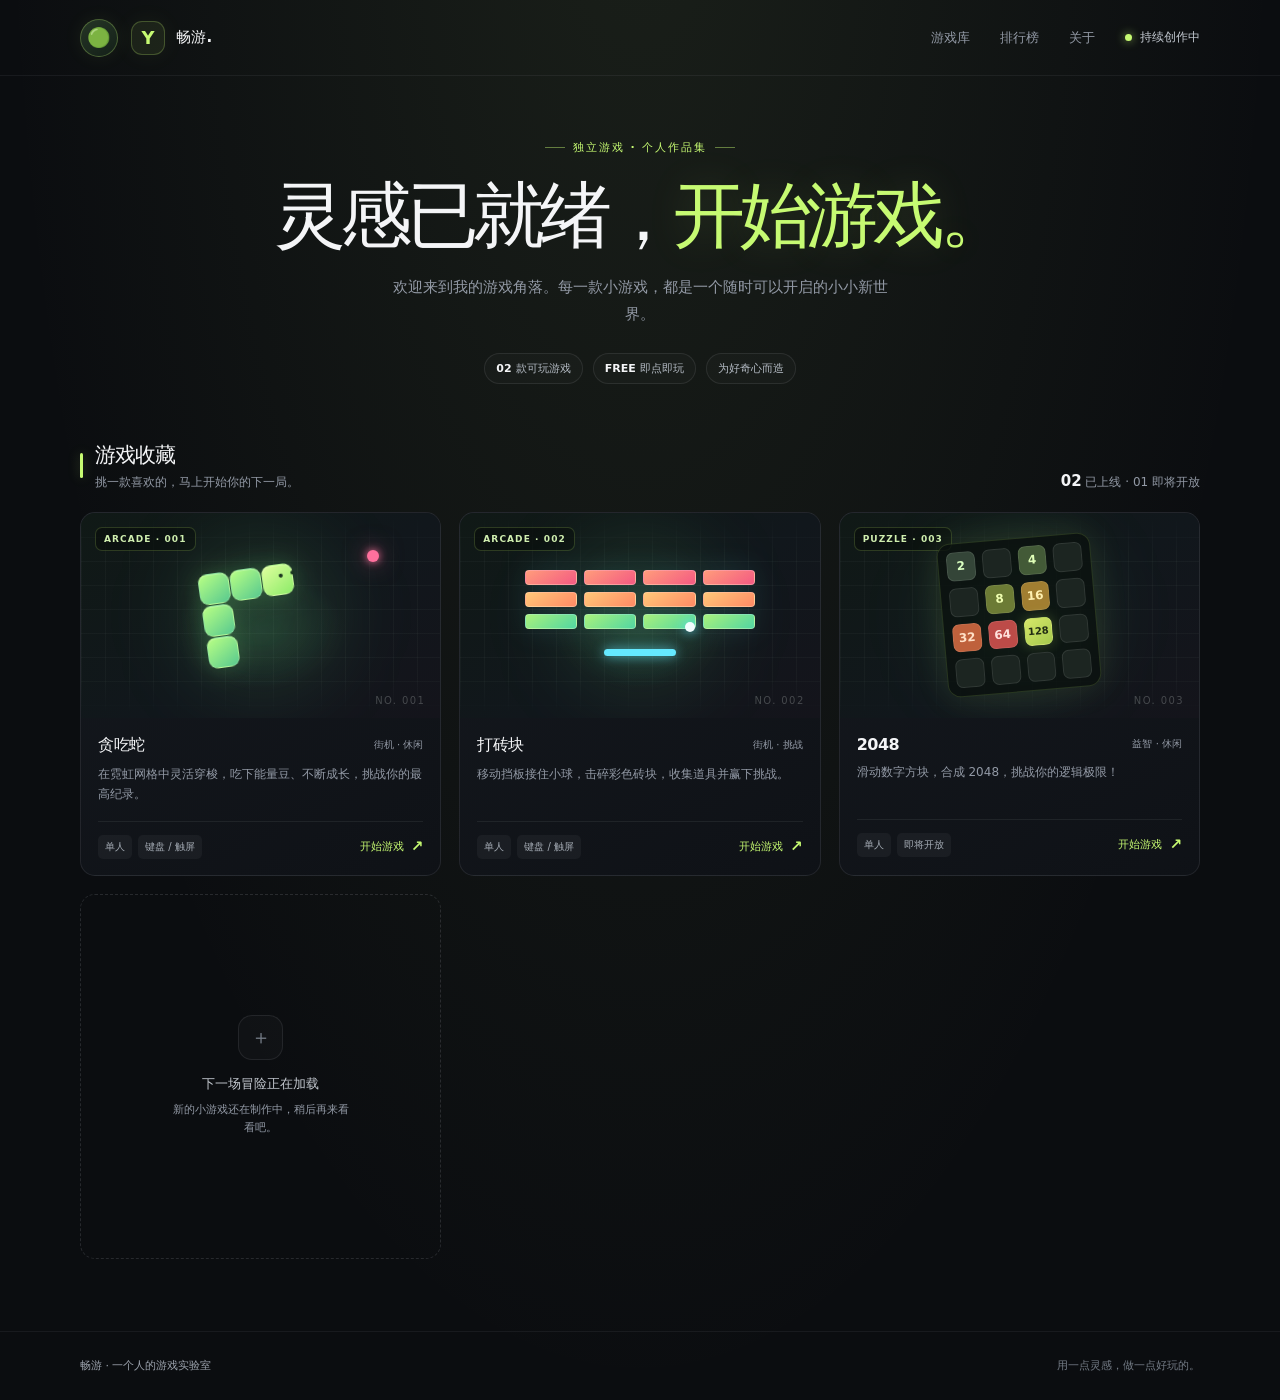
==== index.html @ f4350bd9 "Add files via upload" ====
<!doctype html>
<html lang="zh-CN">
<head>
  <meta charset="utf-8">
  <meta name="viewport" content="width=device-width, initial-scale=1">
  <meta name="theme-color" content="#0b0d10">
  <meta name="description" content="探索独立游戏作品集，开启下一场冒险。">
  <title>畅游 | 独立游戏作品集</title>
  <link rel="stylesheet" href="account.css">
  <style>
    :root {
      color-scheme: dark;
      font-family: Inter, ui-sans-serif, system-ui, -apple-system, BlinkMacSystemFont, "Segoe UI", sans-serif;
      font-synthesis: none;
      text-rendering: optimizeLegibility;
      --page: #0b0d10;
      --surface: #111419;
      --surface-raised: #171b21;
      --line: rgba(226, 233, 242, .09);
      --text: #f4f5f7;
      --muted: #9299a5;
      --accent: #c6fa72;
      --accent-ink: #151a0d;
      --max-width: 1120px;
    }

    * { box-sizing: border-box; }

    html { scroll-behavior: smooth; }

    body {
      min-width: 320px;
      margin: 0;
      background:
        radial-gradient(ellipse at 50% -14%, rgba(161, 196, 108, .10), transparent 40rem),
        var(--page);
      color: var(--text);
      font-size: 15px;
      -webkit-font-smoothing: antialiased;
    }

    a { color: inherit; }

    .shell {
      width: min(var(--max-width), calc(100% - 56px));
      margin-inline: auto;
    }

    .site-header {
      height: 76px;
      border-bottom: 1px solid rgba(226, 233, 242, .06);
    }

    .nav {
      display: flex;
      height: 100%;
      align-items: center;
      justify-content: space-between;
    }

    .nav-identity {
      display: flex;
      align-items: center;
      gap: 13px;
    }

    .brand {
      display: inline-flex;
      align-items: center;
      gap: 11px;
      text-decoration: none;
    }

    .brand-mark {
      display: grid;
      width: 34px;
      height: 34px;
      place-items: center;
      border: 1px solid rgba(198, 250, 114, .23);
      border-radius: 11px;
      background: rgba(198, 250, 114, .08);
      color: var(--accent);
      font-size: 18px;
      font-weight: 800;
      box-shadow: 0 0 24px rgba(198, 250, 114, .06);
    }

    .brand-name {
      font-size: 15px;
      font-weight: 720;
      letter-spacing: .02em;
    }

    .nav-links {
      display: flex;
      align-items: center;
      gap: 30px;
      color: var(--muted);
      font-size: 13px;
    }

    .nav-links a {
      text-decoration: none;
      transition: color .18s ease;
    }

    .nav-links a:hover,
    .nav-links a:focus-visible { color: var(--text); }

    .nav-status {
      display: inline-flex;
      align-items: center;
      gap: 8px;
      color: #c3c9d1;
      font-size: 12px;
    }

    .status-dot {
      width: 7px;
      height: 7px;
      border-radius: 50%;
      background: var(--accent);
      box-shadow: 0 0 10px rgba(198, 250, 114, .72);
    }

    main { padding-bottom: 72px; }

    .hero {
      display: grid;
      min-height: 340px;
      align-content: center;
      justify-items: center;
      padding: 64px 0 57px;
      text-align: center;
    }

    .hero-kicker {
      display: inline-flex;
      align-items: center;
      gap: 8px;
      margin: 0 0 22px;
      color: var(--accent);
      font-size: 11px;
      font-weight: 700;
      letter-spacing: .18em;
      text-transform: uppercase;
    }

    .hero-kicker::before,
    .hero-kicker::after {
      width: 20px;
      height: 1px;
      background: rgba(198, 250, 114, .44);
      content: "";
    }

    h1 {
      max-width: 760px;
      margin: 0;
      font-size: clamp(42px, 7vw, 72px);
      font-weight: 760;
      letter-spacing: -.075em;
      line-height: 1.08;
    }

    h1 span {
      color: var(--accent);
      text-shadow: 0 0 40px rgba(198, 250, 114, .15);
    }

    .hero-copy {
      max-width: 500px;
      margin: 19px 0 0;
      color: var(--muted);
      font-size: 15px;
      line-height: 1.8;
    }

    .hero-meta {
      display: flex;
      flex-wrap: wrap;
      justify-content: center;
      gap: 10px;
      margin-top: 25px;
    }

    .meta-pill {
      padding: 7px 11px;
      border: 1px solid var(--line);
      border-radius: 999px;
      background: rgba(255, 255, 255, .018);
      color: #b4bbc4;
      font-size: 11px;
    }

    .meta-pill strong {
      margin-right: 4px;
      color: var(--text);
      font-weight: 700;
    }

    .section-heading {
      display: flex;
      align-items: end;
      justify-content: space-between;
      gap: 20px;
      margin-bottom: 21px;
    }

    .section-title-wrap {
      display: flex;
      align-items: center;
      gap: 12px;
    }

    .section-marker {
      width: 3px;
      height: 25px;
      border-radius: 4px;
      background: var(--accent);
      box-shadow: 0 0 12px rgba(198, 250, 114, .26);
    }

    h2 {
      margin: 0;
      font-size: 21px;
      font-weight: 700;
      letter-spacing: -.04em;
    }

    .section-subtitle {
      margin: 5px 0 0;
      color: var(--muted);
      font-size: 12px;
    }

    .game-count {
      color: var(--muted);
      font-size: 12px;
      font-variant-numeric: tabular-nums;
    }

    .game-count strong {
      color: var(--text);
      font-size: 15px;
    }

    .game-grid {
      display: grid;
      grid-template-columns: repeat(3, minmax(0, 1fr));
      gap: 18px;
    }

    .game-card {
      overflow: hidden;
      min-width: 0;
      border: 1px solid var(--line);
      border-radius: 15px;
      background: linear-gradient(155deg, rgba(21, 25, 31, .98), rgba(15, 18, 23, .98));
      transition: transform .2s ease, border-color .2s ease, box-shadow .2s ease;
    }

    .game-card:hover {
      transform: translateY(-4px);
      border-color: rgba(198, 250, 114, .30);
      box-shadow: 0 16px 40px rgba(0, 0, 0, .25), 0 0 28px rgba(198, 250, 114, .035);
    }

    .game-art {
      position: relative;
      display: grid;
      min-height: 205px;
      overflow: hidden;
      place-items: center;
      isolation: isolate;
      background:
        radial-gradient(ellipse at 50% 58%, rgba(107, 228, 133, .12), transparent 34%),
        linear-gradient(145deg, #101916, #11171c 55%, #14141b);
    }

    .game-art::before {
      position: absolute;
      z-index: -1;
      inset: 0;
      background-image:
        linear-gradient(rgba(176, 201, 190, .045) 1px, transparent 1px),
        linear-gradient(90deg, rgba(176, 201, 190, .045) 1px, transparent 1px);
      background-size: 24px 24px;
      content: "";
      mask-image: linear-gradient(to bottom, transparent, #000 20%, #000 80%, transparent);
    }

    .art-glow {
      position: absolute;
      width: 156px;
      height: 156px;
      border-radius: 50%;
      background: rgba(117, 244, 142, .11);
      filter: blur(40px);
    }

    .snake-art {
      position: relative;
      width: 146px;
      height: 106px;
      transform: rotate(-8deg);
      filter: drop-shadow(0 0 12px rgba(133, 255, 132, .23));
    }

    .snake-segment {
      position: absolute;
      width: 31px;
      height: 31px;
      border: 1px solid rgba(219, 255, 199, .28);
      border-radius: 9px;
      background: linear-gradient(145deg, #b8ff84, #58c98f);
      box-shadow: inset 0 1px 0 rgba(255, 255, 255, .18);
    }

    .snake-segment:nth-child(1) { left: 79px; top: 5px; background: linear-gradient(145deg, #deff9d, #8deb69); }
    .snake-segment:nth-child(2) { left: 47px; top: 5px; }
    .snake-segment:nth-child(3) { left: 15px; top: 5px; }
    .snake-segment:nth-child(4) { left: 15px; top: 37px; }
    .snake-segment:nth-child(5) { left: 15px; top: 69px; }

    .snake-eyes {
      position: absolute;
      z-index: 1;
      top: 14px;
      left: 96px;
      display: flex;
      gap: 8px;
      transform: rotate(-8deg);
    }

    .snake-eyes i {
      width: 4px;
      height: 4px;
      border-radius: 50%;
      background: #1a3520;
    }

    .food-orb {
      position: absolute;
      top: 37px;
      right: 17%;
      width: 12px;
      height: 12px;
      border-radius: 50%;
      background: #ff709d;
      box-shadow: 0 0 8px #ff709d, 0 0 24px rgba(255, 112, 157, .65);
    }

    .brick-art {
      position: relative;
      width: min(230px, 72%);
      padding-bottom: 24px;
      filter: drop-shadow(0 0 14px rgba(101, 233, 255, .12));
    }

    .brick-row {
      display: grid;
      grid-template-columns: repeat(4, 1fr);
      gap: 7px;
      margin-bottom: 7px;
    }

    .brick-row span {
      height: 15px;
      border: 1px solid rgba(255, 255, 255, .24);
      border-radius: 4px;
      background: linear-gradient(145deg, #ff9c7b, #f45a83);
    }

    .brick-row:nth-child(2) span { background: linear-gradient(145deg, #ffc878, #ff8a65); }
    .brick-row:nth-child(3) span { background: linear-gradient(145deg, #a9f17c, #52d6a2); }

    .brick-ball {
      position: absolute;
      right: 26%;
      bottom: 28px;
      width: 10px;
      height: 10px;
      border-radius: 50%;
      background: #f1fdff;
      box-shadow: 0 0 12px #65e9ff;
    }

    .brick-paddle {
      position: absolute;
      bottom: 4px;
      left: 50%;
      width: 72px;
      height: 7px;
      border-radius: 999px;
      background: #65e9ff;
      box-shadow: 0 0 12px rgba(101, 233, 255, .7);
      transform: translateX(-50%);
    }

    .tiles-art {
      display: grid;
      width: 154px;
      padding: 8px;
      grid-template-columns: repeat(4, 1fr);
      gap: 7px;
      border: 1px solid rgba(198, 250, 114, .15);
      border-radius: 13px;
      background: rgba(10, 17, 14, .8);
      box-shadow: 0 0 35px rgba(198, 250, 114, .1);
      transform: rotate(-5deg);
    }

    .number-tile {
      display: grid;
      aspect-ratio: 1;
      place-items: center;
      border: 1px solid rgba(255, 255, 255, .09);
      border-radius: 7px;
      background: #1c2521;
      color: #91a194;
      font-size: 12px;
      font-weight: 750;
      font-variant-numeric: tabular-nums;
    }

    .number-tile[data-value="2"] { background: #344538; color: #d9ffc1; }
    .number-tile[data-value="4"] { background: #435a37; color: #e0ffb8; }
    .number-tile[data-value="8"] { background: #6c7b35; color: #f0ffb1; }
    .number-tile[data-value="16"] { background: #a17e31; color: #fff0b0; }
    .number-tile[data-value="32"] { background: #bf613c; color: #ffe0c7; }
    .number-tile[data-value="64"] { background: #bd4b48; color: #ffe0dc; }
    .number-tile[data-value="128"] {
      background: linear-gradient(145deg, #d6e769, #a6ca4d);
      color: #202b13;
      font-size: 10px;
      box-shadow: 0 0 13px rgba(198, 250, 114, .24);
    }

    .art-label {
      position: absolute;
      top: 14px;
      left: 14px;
      padding: 6px 8px;
      border: 1px solid rgba(198, 250, 114, .18);
      border-radius: 7px;
      background: rgba(9, 13, 12, .57);
      color: #d0eeaf;
      font-size: 9px;
      font-weight: 700;
      letter-spacing: .12em;
    }

    .art-index {
      position: absolute;
      right: 15px;
      bottom: 12px;
      color: rgba(231, 239, 236, .24);
      font-size: 10px;
      font-variant-numeric: tabular-nums;
      letter-spacing: .14em;
    }

    .card-content { padding: 17px 17px 16px; }

    .card-topline {
      display: flex;
      align-items: center;
      justify-content: space-between;
      gap: 10px;
    }

    .card-topline h3 {
      overflow: hidden;
      margin: 0;
      font-size: 16px;
      font-weight: 680;
      letter-spacing: -.03em;
      text-overflow: ellipsis;
      white-space: nowrap;
    }

    .game-type {
      flex: 0 0 auto;
      color: var(--muted);
      font-size: 10px;
    }

    .card-description {
      min-height: 42px;
      margin: 8px 0 15px;
      color: var(--muted);
      font-size: 12px;
      line-height: 1.7;
    }

    .card-footer {
      display: flex;
      align-items: center;
      justify-content: space-between;
      gap: 12px;
      padding-top: 13px;
      border-top: 1px solid rgba(226, 233, 242, .07);
    }

    .tag-list {
      display: flex;
      flex-wrap: wrap;
      gap: 6px;
    }

    .tag {
      padding: 5px 7px;
      border-radius: 5px;
      background: rgba(255, 255, 255, .045);
      color: #a4abb4;
      font-size: 10px;
    }

    .play-link {
      display: inline-flex;
      flex: 0 0 auto;
      align-items: center;
      gap: 7px;
      color: var(--accent);
      font-size: 11px;
      font-weight: 700;
      text-decoration: none;
      transition: gap .18s ease, color .18s ease;
    }

    .play-link:hover { gap: 10px; color: #dcffab; }

    .play-link:focus-visible,
    .brand:focus-visible,
    .nav-links a:focus-visible {
      border-radius: 4px;
      outline: 2px solid var(--accent);
      outline-offset: 4px;
    }

    .arrow { font-size: 15px; line-height: 1; }

    .coming-card {
      display: grid;
      min-height: 365px;
      align-content: center;
      justify-items: center;
      padding: 30px;
      border: 1px dashed rgba(226, 233, 242, .13);
      border-radius: 15px;
      color: var(--muted);
      text-align: center;
    }

    .coming-icon {
      display: grid;
      width: 45px;
      height: 45px;
      margin-bottom: 15px;
      place-items: center;
      border: 1px solid var(--line);
      border-radius: 14px;
      background: rgba(255, 255, 255, .025);
      color: #737b86;
      font-size: 20px;
    }

    .coming-card strong {
      color: #c3c8cf;
      font-size: 13px;
      font-weight: 620;
    }

    .coming-card p {
      max-width: 180px;
      margin: 8px 0 0;
      font-size: 11px;
      line-height: 1.7;
    }

    .site-footer {
      border-top: 1px solid rgba(226, 233, 242, .06);
    }

    .footer-inner {
      display: flex;
      min-height: 68px;
      align-items: center;
      justify-content: space-between;
      gap: 16px;
      color: #747c86;
      font-size: 11px;
    }

    .footer-credit { color: #9ca3ad; }

    @media (max-width: 850px) {
      .game-grid { grid-template-columns: repeat(2, minmax(0, 1fr)); }
      .coming-card { min-height: 365px; }
    }

    @media (max-width: 600px) {
      .shell { width: min(100% - 36px, var(--max-width)); }
      .site-header { height: 65px; }
      .nav-links { gap: 16px; }
      .nav-status { display: none; }
      .hero { min-height: 325px; padding: 57px 0 48px; }
      .hero-copy { max-width: 390px; font-size: 13px; }
      .game-grid { grid-template-columns: 1fr; gap: 13px; }
      .game-art { min-height: 220px; }
      .coming-card { min-height: 210px; }
      .section-heading { margin-bottom: 17px; }
      main { padding-bottom: 54px; }
    }

    @media (max-width: 380px) {
      .shell { width: calc(100% - 28px); }
      .brand-name { font-size: 14px; }
      .nav-identity { gap: 9px; }
      .account-trigger { width: 34px; height: 34px; }
      .nav-links { gap: 12px; font-size: 12px; }
      .hero-meta { gap: 7px; }
      .meta-pill { padding-inline: 9px; font-size: 10px; }
      .footer-inner { align-items: flex-start; flex-direction: column; justify-content: center; gap: 5px; padding-block: 14px; }
    }

    @media (prefers-reduced-motion: reduce) {
      *, *::before, *::after {
        scroll-behavior: auto !important;
        transition-duration: .01ms !important;
      }
    }
  </style>
</head>
<body>
  <header class="site-header">
    <nav class="nav shell" aria-label="主导航">
      <div class="nav-identity">
        <button class="account-trigger" type="button" aria-label="登录或注册">🟢</button>
        <a class="brand" href="#" aria-label="畅游，返回首页">
          <span class="brand-mark" aria-hidden="true">Y</span>
          <span class="brand-name">畅游<span aria-hidden="true">.</span></span>
        </a>
      </div>
      <div class="nav-links">
        <a href="#games">游戏库</a>
        <a href="leaderboard.html">排行榜</a>
        <a href="#about">关于</a>
        <span class="nav-status"><span class="status-dot" aria-hidden="true"></span>持续创作中</span>
      </div>
    </nav>
  </header>

  <main>
    <section class="hero shell" aria-labelledby="hero-title">
      <p class="hero-kicker">独立游戏 · 个人作品集</p>
      <h1 id="hero-title">灵感已就绪，<span>开始游戏。</span></h1>
      <p class="hero-copy">欢迎来到我的游戏角落。每一款小游戏，都是一个随时可以开启的小小新世界。</p>
      <div class="hero-meta" aria-label="作品集统计">
        <span class="meta-pill"><strong>02</strong>款可玩游戏</span>
        <span class="meta-pill"><strong>FREE</strong>即点即玩</span>
        <span class="meta-pill">为好奇心而造</span>
      </div>
    </section>

    <section class="shell" id="games" aria-labelledby="games-title">
      <div class="section-heading">
        <div class="section-title-wrap">
          <span class="section-marker" aria-hidden="true"></span>
          <div>
            <h2 id="games-title">游戏收藏</h2>
            <p class="section-subtitle">挑一款喜欢的，马上开始你的下一局。</p>
          </div>
        </div>
        <span class="game-count"><strong>02</strong> 已上线 · 01 即将开放</span>
      </div>

      <div class="game-grid">
        <article class="game-card">
          <div class="game-art" aria-label="贪吃蛇游戏封面">
            <span class="art-label">ARCADE · 001</span>
            <span class="art-glow" aria-hidden="true"></span>
            <div class="snake-art" aria-hidden="true">
              <span class="snake-segment"></span>
              <span class="snake-segment"></span>
              <span class="snake-segment"></span>
              <span class="snake-segment"></span>
              <span class="snake-segment"></span>
              <span class="snake-eyes"><i></i><i></i></span>
            </div>
            <span class="food-orb" aria-hidden="true"></span>
            <span class="art-index" aria-hidden="true">NO. 001</span>
          </div>
          <div class="card-content">
            <div class="card-topline">
              <h3>贪吃蛇</h3>
              <span class="game-type">街机 · 休闲</span>
            </div>
            <p class="card-description">在霓虹网格中灵活穿梭，吃下能量豆、不断成长，挑战你的最高纪录。</p>
            <div class="card-footer">
              <div class="tag-list" aria-label="游戏标签">
                <span class="tag">单人</span>
                <span class="tag">键盘 / 触屏</span>
              </div>
              <a class="play-link" href="snake.html">
                开始游戏 <span class="arrow" aria-hidden="true">↗</span>
              </a>
            </div>
          </div>
        </article>

        <article class="game-card">
          <div class="game-art" aria-label="打砖块游戏封面">
            <span class="art-label">ARCADE · 002</span>
            <span class="art-glow" aria-hidden="true"></span>
            <div class="brick-art" aria-hidden="true">
              <div class="brick-row"><span></span><span></span><span></span><span></span></div>
              <div class="brick-row"><span></span><span></span><span></span><span></span></div>
              <div class="brick-row"><span></span><span></span><span></span><span></span></div>
              <span class="brick-ball"></span>
              <span class="brick-paddle"></span>
            </div>
            <span class="art-index" aria-hidden="true">NO. 002</span>
          </div>
          <div class="card-content">
            <div class="card-topline">
              <h3>打砖块</h3>
              <span class="game-type">街机 · 挑战</span>
            </div>
            <p class="card-description">移动挡板接住小球，击碎彩色砖块，收集道具并赢下挑战。</p>
            <div class="card-footer">
              <div class="tag-list" aria-label="游戏标签">
                <span class="tag">单人</span>
                <span class="tag">键盘 / 触屏</span>
              </div>
              <a class="play-link" href="breakout.html">
                开始游戏 <span class="arrow" aria-hidden="true">↗</span>
              </a>
            </div>
          </div>
        </article>

        <article class="game-card">
          <div class="game-art" aria-label="2048 数字方块游戏封面">
            <span class="art-label">PUZZLE · 003</span>
            <span class="art-glow" aria-hidden="true"></span>
            <div class="tiles-art" aria-hidden="true">
              <span class="number-tile" data-value="2">2</span>
              <span class="number-tile"> </span>
              <span class="number-tile" data-value="4">4</span>
              <span class="number-tile"> </span>
              <span class="number-tile"> </span>
              <span class="number-tile" data-value="8">8</span>
              <span class="number-tile" data-value="16">16</span>
              <span class="number-tile"> </span>
              <span class="number-tile" data-value="32">32</span>
              <span class="number-tile" data-value="64">64</span>
              <span class="number-tile" data-value="128">128</span>
              <span class="number-tile"> </span>
              <span class="number-tile"> </span>
              <span class="number-tile"> </span>
              <span class="number-tile"> </span>
              <span class="number-tile"> </span>
            </div>
            <span class="art-index" aria-hidden="true">NO. 003</span>
          </div>
          <div class="card-content">
            <div class="card-topline">
              <h3>2048</h3>
              <span class="game-type">益智 · 休闲</span>
            </div>
            <p class="card-description">滑动数字方块，合成 2048，挑战你的逻辑极限！</p>
            <div class="card-footer">
              <div class="tag-list" aria-label="游戏标签">
                <span class="tag">单人</span>
                <span class="tag">即将开放</span>
              </div>
              <a class="play-link" href="2048.html">
                开始游戏 <span class="arrow" aria-hidden="true">↗</span>
              </a>
            </div>
          </div>
        </article>

        <div class="coming-card" aria-label="更多游戏正在开发中">
          <span class="coming-icon" aria-hidden="true">＋</span>
          <strong>下一场冒险正在加载</strong>
          <p>新的小游戏还在制作中，稍后再来看看吧。</p>
        </div>
      </div>
    </section>
  </main>

  <footer class="site-footer" id="about">
    <div class="footer-inner shell">
      <span class="footer-credit">畅游 <span aria-hidden="true">·</span> 一个人的游戏实验室</span>
      <span>用一点灵感，做一点好玩的。</span>
    </div>
  </footer>
  <script src="supabase-config.js"></script>
  <script src="site-account.js"></script>
</body>
</html>
---- account.css ----
.account-trigger {
  display: grid;
  width: 38px;
  height: 38px;
  flex: 0 0 auto;
  place-items: center;
  overflow: hidden;
  padding: 0;
  border: 1px solid rgba(198, 250, 114, .28);
  border-radius: 50%;
  background: linear-gradient(145deg, #253525, #142019);
  color: #d4ff9c;
  cursor: pointer;
  font: inherit;
  font-size: 19px;
  box-shadow: 0 0 20px rgba(198, 250, 114, .07);
  transition: border-color .18s ease, transform .18s ease;
}

.account-trigger:hover {
  transform: translateY(-1px);
  border-color: rgba(198, 250, 114, .65);
}

.account-trigger:focus-visible,
.account-dialog button:focus-visible,
.account-dialog input:focus-visible {
  outline: 2px solid #c6fa72;
  outline-offset: 3px;
}

.account-backdrop {
  position: fixed;
  z-index: 20;
  inset: 0;
  display: grid;
  overflow-y: auto;
  place-items: center;
  padding: 20px;
  background: rgba(3, 5, 7, .76);
  -webkit-backdrop-filter: blur(8px);
  backdrop-filter: blur(8px);
}

.account-backdrop[hidden] { display: none; }

.account-dialog {
  width: min(100%, 430px);
  padding: 25px;
  border: 1px solid rgba(226, 233, 242, .12);
  border-radius: 18px;
  background: linear-gradient(150deg, #171b21, #101318);
  box-shadow: 0 24px 80px rgba(0, 0, 0, .55);
}

.account-dialog-head {
  display: flex;
  align-items: flex-start;
  justify-content: space-between;
  gap: 14px;
  margin-bottom: 21px;
}

.account-dialog h2 {
  margin: 0;
  color: #f4f5f7;
  font-size: 21px;
  letter-spacing: -.04em;
}

.account-dialog-subtitle {
  margin: 6px 0 0;
  color: #9299a5;
  font-size: 12px;
  line-height: 1.6;
}

.account-close {
  width: 32px;
  height: 32px;
  border: 1px solid rgba(226, 233, 242, .1);
  border-radius: 9px;
  background: rgba(255, 255, 255, .035);
  color: #b9c0c9;
  cursor: pointer;
  font: inherit;
}

.account-form { display: grid; gap: 13px; }

.account-field {
  display: grid;
  gap: 7px;
  color: #c0c6cf;
  font-size: 12px;
}

.account-field input {
  width: 100%;
  min-height: 42px;
  padding: 0 12px;
  border: 1px solid rgba(226, 233, 242, .12);
  border-radius: 9px;
  background: #0d1014;
  color: #f4f5f7;
  font: inherit;
}

.account-avatar-choices {
  display: flex;
  flex-wrap: wrap;
  gap: 9px;
}

.account-avatar-choice {
  display: grid;
  width: 39px;
  height: 39px;
  place-items: center;
  border: 1px solid rgba(226, 233, 242, .12);
  border-radius: 50%;
  background: rgba(255, 255, 255, .04);
  cursor: pointer;
  font: inherit;
  font-size: 19px;
}

.account-avatar-choice[aria-pressed="true"] {
  border-color: #c6fa72;
  background: rgba(198, 250, 114, .12);
  box-shadow: 0 0 14px rgba(198, 250, 114, .12);
}

.account-submit {
  min-height: 42px;
  margin-top: 4px;
  border: 0;
  border-radius: 9px;
  background: #c6fa72;
  color: #151a0d;
  cursor: pointer;
  font: inherit;
  font-size: 13px;
  font-weight: 750;
}

.account-submit:disabled { cursor: wait; opacity: .65; }

.account-switch {
  display: block;
  margin: 16px auto 0;
  padding: 4px;
  border: 0;
  background: transparent;
  color: #c6fa72;
  cursor: pointer;
  font: inherit;
  font-size: 12px;
}

.account-message {
  min-height: 18px;
  margin: 13px 0 0;
  color: #a9b0ba;
  font-size: 12px;
  line-height: 1.6;
}

.account-message[data-error="true"] { color: #ff8b9f; }

.account-current {
  display: flex;
  align-items: center;
  gap: 12px;
  margin-bottom: 18px;
  padding: 13px;
  border: 1px solid rgba(226, 233, 242, .08);
  border-radius: 11px;
  background: rgba(255, 255, 255, .025);
}

.account-current-avatar {
  display: grid;
  width: 42px;
  height: 42px;
  flex: 0 0 auto;
  place-items: center;
  border-radius: 50%;
  background: rgba(198, 250, 114, .1);
  font-size: 21px;
}

.account-avatar-image {
  display: block;
  width: 100%;
  height: 100%;
  border-radius: inherit;
  object-fit: cover;
}

.account-photo-row {
  display: flex;
  min-width: 0;
  align-items: center;
  flex-wrap: wrap;
  gap: 10px;
}

.account-upload-button {
  position: relative;
  display: inline-grid;
  min-height: 36px;
  place-items: center;
  overflow: hidden;
  padding: 0 12px;
  border: 1px solid rgba(198, 250, 114, .25);
  border-radius: 9px;
  background: rgba(198, 250, 114, .07);
  color: #d4f6a5;
  cursor: pointer;
  font-size: 11px;
  font-weight: 650;
}

.account-upload-button input {
  position: absolute;
  width: 1px;
  height: 1px;
  opacity: 0;
}

.account-upload-hint {
  color: #858d98;
  font-size: 10px;
}

.account-current-name {
  overflow: hidden;
  color: #f4f5f7;
  font-size: 14px;
  font-weight: 700;
  text-overflow: ellipsis;
  white-space: nowrap;
}

.account-current-email {
  overflow: hidden;
  margin-top: 4px;
  color: #9299a5;
  font-size: 11px;
  text-overflow: ellipsis;
  white-space: nowrap;
}

.account-signout {
  min-height: 38px;
  padding: 0 12px;
  border: 1px solid rgba(226, 233, 242, .12);
  border-radius: 9px;
  background: transparent;
  color: #b8bec7;
  cursor: pointer;
  font: inherit;
  font-size: 12px;
}

@media (max-width: 520px) {
  .account-dialog { padding: 21px; }
}
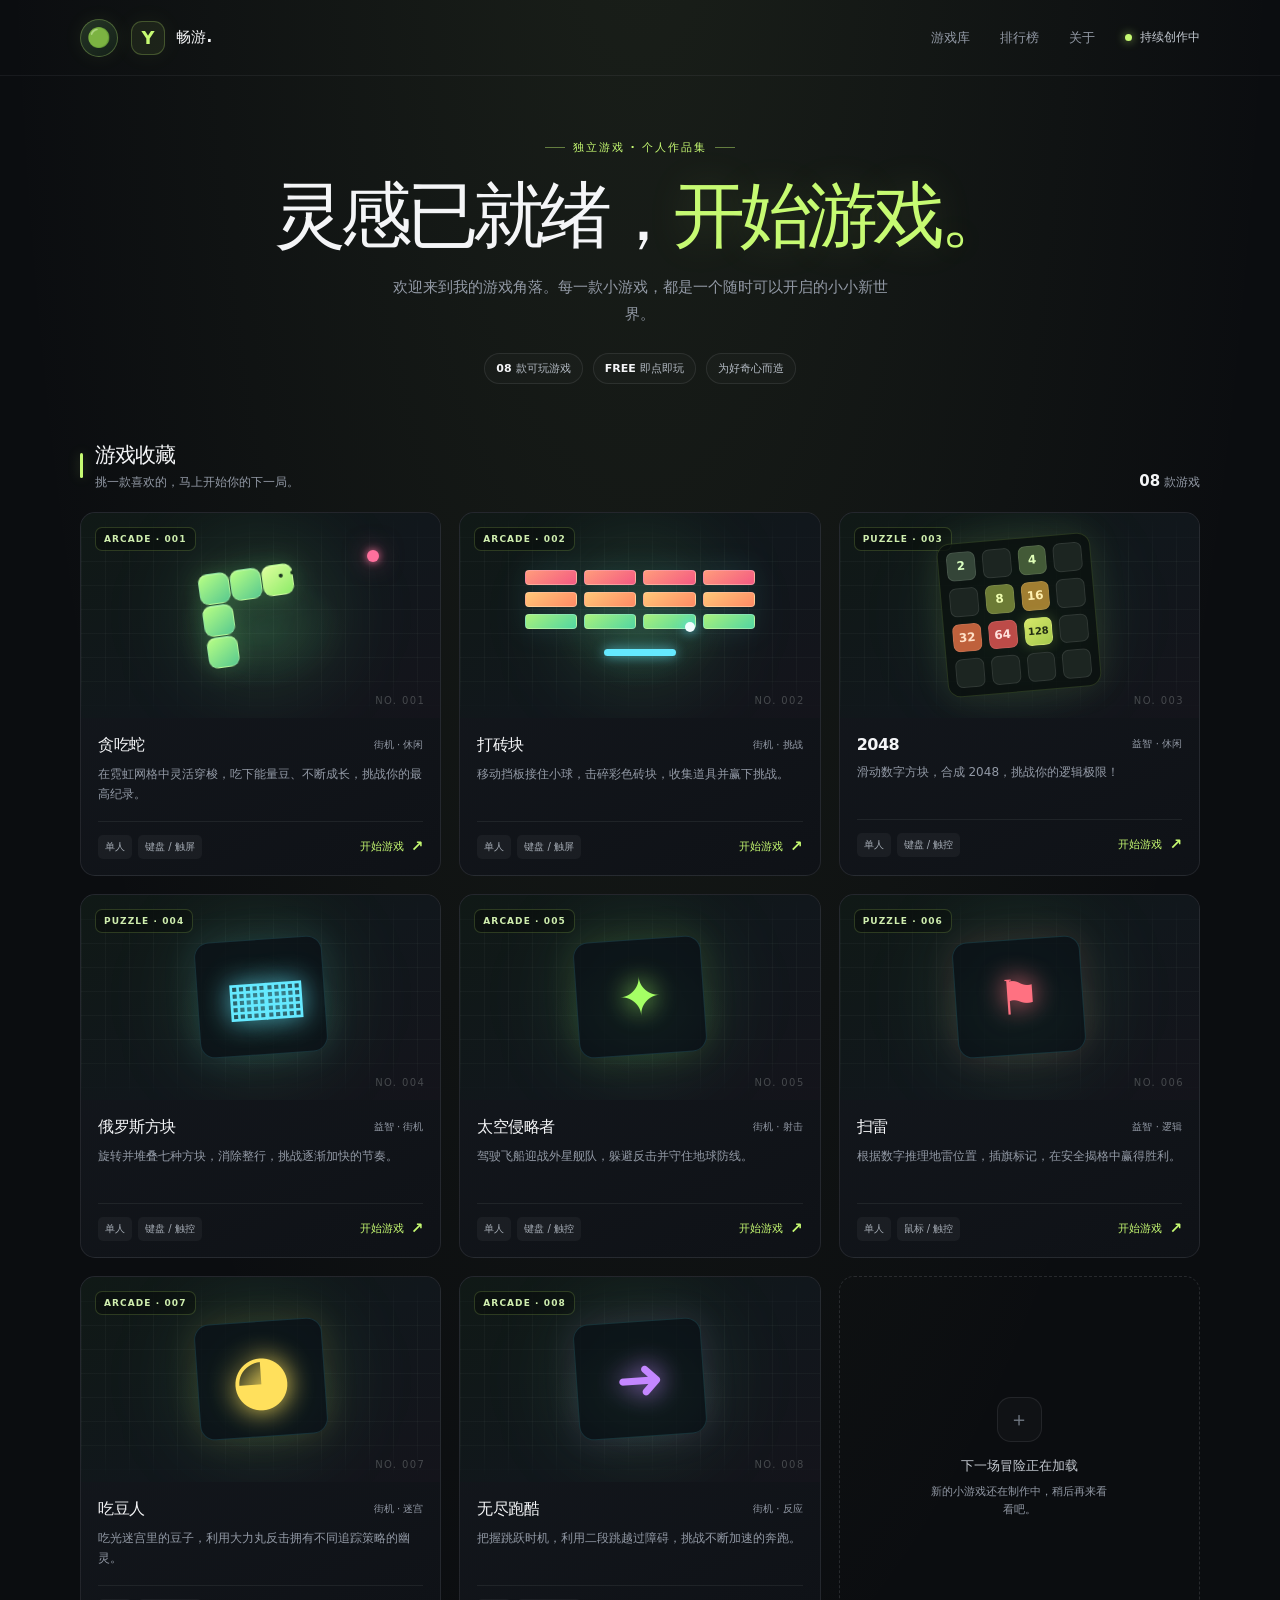
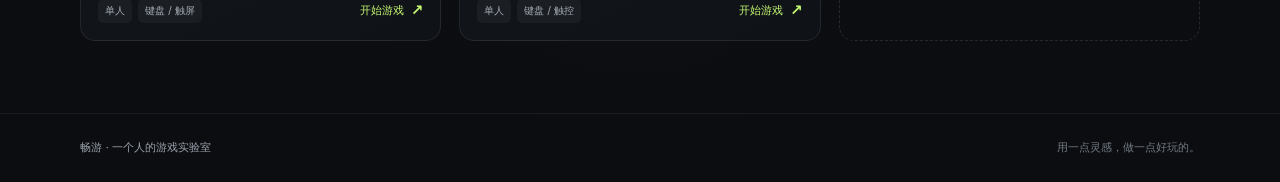
==== commit b8cf4c9b: "Add files via upload" ====
--- a/index.html
+++ b/index.html
@@ -1,804 +1,892 @@
-<!doctype html>
-<html lang="zh-CN">
-<head>
-  <meta charset="utf-8">
-  <meta name="viewport" content="width=device-width, initial-scale=1">
-  <meta name="theme-color" content="#0b0d10">
-  <meta name="description" content="探索独立游戏作品集，开启下一场冒险。">
-  <title>畅游 | 独立游戏作品集</title>
-  <link rel="stylesheet" href="account.css">
-  <style>
-    :root {
-      color-scheme: dark;
-      font-family: Inter, ui-sans-serif, system-ui, -apple-system, BlinkMacSystemFont, "Segoe UI", sans-serif;
-      font-synthesis: none;
-      text-rendering: optimizeLegibility;
-      --page: #0b0d10;
-      --surface: #111419;
-      --surface-raised: #171b21;
-      --line: rgba(226, 233, 242, .09);
-      --text: #f4f5f7;
-      --muted: #9299a5;
-      --accent: #c6fa72;
-      --accent-ink: #151a0d;
-      --max-width: 1120px;
-    }
-
-    * { box-sizing: border-box; }
-
-    html { scroll-behavior: smooth; }
-
-    body {
-      min-width: 320px;
-      margin: 0;
-      background:
-        radial-gradient(ellipse at 50% -14%, rgba(161, 196, 108, .10), transparent 40rem),
-        var(--page);
-      color: var(--text);
-      font-size: 15px;
-      -webkit-font-smoothing: antialiased;
-    }
-
-    a { color: inherit; }
-
-    .shell {
-      width: min(var(--max-width), calc(100% - 56px));
-      margin-inline: auto;
-    }
-
-    .site-header {
-      height: 76px;
-      border-bottom: 1px solid rgba(226, 233, 242, .06);
-    }
-
-    .nav {
-      display: flex;
-      height: 100%;
-      align-items: center;
-      justify-content: space-between;
-    }
-
-    .nav-identity {
-      display: flex;
-      align-items: center;
-      gap: 13px;
-    }
-
-    .brand {
-      display: inline-flex;
-      align-items: center;
-      gap: 11px;
-      text-decoration: none;
-    }
-
-    .brand-mark {
-      display: grid;
-      width: 34px;
-      height: 34px;
-      place-items: center;
-      border: 1px solid rgba(198, 250, 114, .23);
-      border-radius: 11px;
-      background: rgba(198, 250, 114, .08);
-      color: var(--accent);
-      font-size: 18px;
-      font-weight: 800;
-      box-shadow: 0 0 24px rgba(198, 250, 114, .06);
-    }
-
-    .brand-name {
-      font-size: 15px;
-      font-weight: 720;
-      letter-spacing: .02em;
-    }
-
-    .nav-links {
-      display: flex;
-      align-items: center;
-      gap: 30px;
-      color: var(--muted);
-      font-size: 13px;
-    }
-
-    .nav-links a {
-      text-decoration: none;
-      transition: color .18s ease;
-    }
-
-    .nav-links a:hover,
-    .nav-links a:focus-visible { color: var(--text); }
-
-    .nav-status {
-      display: inline-flex;
-      align-items: center;
-      gap: 8px;
-      color: #c3c9d1;
-      font-size: 12px;
-    }
-
-    .status-dot {
-      width: 7px;
-      height: 7px;
-      border-radius: 50%;
-      background: var(--accent);
-      box-shadow: 0 0 10px rgba(198, 250, 114, .72);
-    }
-
-    main { padding-bottom: 72px; }
-
-    .hero {
-      display: grid;
-      min-height: 340px;
-      align-content: center;
-      justify-items: center;
-      padding: 64px 0 57px;
-      text-align: center;
-    }
-
-    .hero-kicker {
-      display: inline-flex;
-      align-items: center;
-      gap: 8px;
-      margin: 0 0 22px;
-      color: var(--accent);
-      font-size: 11px;
-      font-weight: 700;
-      letter-spacing: .18em;
-      text-transform: uppercase;
-    }
-
-    .hero-kicker::before,
-    .hero-kicker::after {
-      width: 20px;
-      height: 1px;
-      background: rgba(198, 250, 114, .44);
-      content: "";
-    }
-
-    h1 {
-      max-width: 760px;
-      margin: 0;
-      font-size: clamp(42px, 7vw, 72px);
-      font-weight: 760;
-      letter-spacing: -.075em;
-      line-height: 1.08;
-    }
-
-    h1 span {
-      color: var(--accent);
-      text-shadow: 0 0 40px rgba(198, 250, 114, .15);
-    }
-
-    .hero-copy {
-      max-width: 500px;
-      margin: 19px 0 0;
-      color: var(--muted);
-      font-size: 15px;
-      line-height: 1.8;
-    }
-
-    .hero-meta {
-      display: flex;
-      flex-wrap: wrap;
-      justify-content: center;
-      gap: 10px;
-      margin-top: 25px;
-    }
-
-    .meta-pill {
-      padding: 7px 11px;
-      border: 1px solid var(--line);
-      border-radius: 999px;
-      background: rgba(255, 255, 255, .018);
-      color: #b4bbc4;
-      font-size: 11px;
-    }
-
-    .meta-pill strong {
-      margin-right: 4px;
-      color: var(--text);
-      font-weight: 700;
-    }
-
-    .section-heading {
-      display: flex;
-      align-items: end;
-      justify-content: space-between;
-      gap: 20px;
-      margin-bottom: 21px;
-    }
-
-    .section-title-wrap {
-      display: flex;
-      align-items: center;
-      gap: 12px;
-    }
-
-    .section-marker {
-      width: 3px;
-      height: 25px;
-      border-radius: 4px;
-      background: var(--accent);
-      box-shadow: 0 0 12px rgba(198, 250, 114, .26);
-    }
-
-    h2 {
-      margin: 0;
-      font-size: 21px;
-      font-weight: 700;
-      letter-spacing: -.04em;
-    }
-
-    .section-subtitle {
-      margin: 5px 0 0;
-      color: var(--muted);
-      font-size: 12px;
-    }
-
-    .game-count {
-      color: var(--muted);
-      font-size: 12px;
-      font-variant-numeric: tabular-nums;
-    }
-
-    .game-count strong {
-      color: var(--text);
-      font-size: 15px;
-    }
-
-    .game-grid {
-      display: grid;
-      grid-template-columns: repeat(3, minmax(0, 1fr));
-      gap: 18px;
-    }
-
-    .game-card {
-      overflow: hidden;
-      min-width: 0;
-      border: 1px solid var(--line);
-      border-radius: 15px;
-      background: linear-gradient(155deg, rgba(21, 25, 31, .98), rgba(15, 18, 23, .98));
-      transition: transform .2s ease, border-color .2s ease, box-shadow .2s ease;
-    }
-
-    .game-card:hover {
-      transform: translateY(-4px);
-      border-color: rgba(198, 250, 114, .30);
-      box-shadow: 0 16px 40px rgba(0, 0, 0, .25), 0 0 28px rgba(198, 250, 114, .035);
-    }
-
-    .game-art {
-      position: relative;
-      display: grid;
-      min-height: 205px;
-      overflow: hidden;
-      place-items: center;
-      isolation: isolate;
-      background:
-        radial-gradient(ellipse at 50% 58%, rgba(107, 228, 133, .12), transparent 34%),
-        linear-gradient(145deg, #101916, #11171c 55%, #14141b);
-    }
-
-    .game-art::before {
-      position: absolute;
-      z-index: -1;
-      inset: 0;
-      background-image:
-        linear-gradient(rgba(176, 201, 190, .045) 1px, transparent 1px),
-        linear-gradient(90deg, rgba(176, 201, 190, .045) 1px, transparent 1px);
-      background-size: 24px 24px;
-      content: "";
-      mask-image: linear-gradient(to bottom, transparent, #000 20%, #000 80%, transparent);
-    }
-
-    .art-glow {
-      position: absolute;
-      width: 156px;
-      height: 156px;
-      border-radius: 50%;
-      background: rgba(117, 244, 142, .11);
-      filter: blur(40px);
-    }
-
-    .snake-art {
-      position: relative;
-      width: 146px;
-      height: 106px;
-      transform: rotate(-8deg);
-      filter: drop-shadow(0 0 12px rgba(133, 255, 132, .23));
-    }
-
-    .snake-segment {
-      position: absolute;
-      width: 31px;
-      height: 31px;
-      border: 1px solid rgba(219, 255, 199, .28);
-      border-radius: 9px;
-      background: linear-gradient(145deg, #b8ff84, #58c98f);
-      box-shadow: inset 0 1px 0 rgba(255, 255, 255, .18);
-    }
-
-    .snake-segment:nth-child(1) { left: 79px; top: 5px; background: linear-gradient(145deg, #deff9d, #8deb69); }
-    .snake-segment:nth-child(2) { left: 47px; top: 5px; }
-    .snake-segment:nth-child(3) { left: 15px; top: 5px; }
-    .snake-segment:nth-child(4) { left: 15px; top: 37px; }
-    .snake-segment:nth-child(5) { left: 15px; top: 69px; }
-
-    .snake-eyes {
-      position: absolute;
-      z-index: 1;
-      top: 14px;
-      left: 96px;
-      display: flex;
-      gap: 8px;
-      transform: rotate(-8deg);
-    }
-
-    .snake-eyes i {
-      width: 4px;
-      height: 4px;
-      border-radius: 50%;
-      background: #1a3520;
-    }
-
-    .food-orb {
-      position: absolute;
-      top: 37px;
-      right: 17%;
-      width: 12px;
-      height: 12px;
-      border-radius: 50%;
-      background: #ff709d;
-      box-shadow: 0 0 8px #ff709d, 0 0 24px rgba(255, 112, 157, .65);
-    }
-
-    .brick-art {
-      position: relative;
-      width: min(230px, 72%);
-      padding-bottom: 24px;
-      filter: drop-shadow(0 0 14px rgba(101, 233, 255, .12));
-    }
-
-    .brick-row {
-      display: grid;
-      grid-template-columns: repeat(4, 1fr);
-      gap: 7px;
-      margin-bottom: 7px;
-    }
-
-    .brick-row span {
-      height: 15px;
-      border: 1px solid rgba(255, 255, 255, .24);
-      border-radius: 4px;
-      background: linear-gradient(145deg, #ff9c7b, #f45a83);
-    }
-
-    .brick-row:nth-child(2) span { background: linear-gradient(145deg, #ffc878, #ff8a65); }
-    .brick-row:nth-child(3) span { background: linear-gradient(145deg, #a9f17c, #52d6a2); }
-
-    .brick-ball {
-      position: absolute;
-      right: 26%;
-      bottom: 28px;
-      width: 10px;
-      height: 10px;
-      border-radius: 50%;
-      background: #f1fdff;
-      box-shadow: 0 0 12px #65e9ff;
-    }
-
-    .brick-paddle {
-      position: absolute;
-      bottom: 4px;
-      left: 50%;
-      width: 72px;
-      height: 7px;
-      border-radius: 999px;
-      background: #65e9ff;
-      box-shadow: 0 0 12px rgba(101, 233, 255, .7);
-      transform: translateX(-50%);
-    }
-
-    .tiles-art {
-      display: grid;
-      width: 154px;
-      padding: 8px;
-      grid-template-columns: repeat(4, 1fr);
-      gap: 7px;
-      border: 1px solid rgba(198, 250, 114, .15);
-      border-radius: 13px;
-      background: rgba(10, 17, 14, .8);
-      box-shadow: 0 0 35px rgba(198, 250, 114, .1);
-      transform: rotate(-5deg);
-    }
-
-    .number-tile {
-      display: grid;
-      aspect-ratio: 1;
-      place-items: center;
-      border: 1px solid rgba(255, 255, 255, .09);
-      border-radius: 7px;
-      background: #1c2521;
-      color: #91a194;
-      font-size: 12px;
-      font-weight: 750;
-      font-variant-numeric: tabular-nums;
-    }
-
-    .number-tile[data-value="2"] { background: #344538; color: #d9ffc1; }
-    .number-tile[data-value="4"] { background: #435a37; color: #e0ffb8; }
-    .number-tile[data-value="8"] { background: #6c7b35; color: #f0ffb1; }
-    .number-tile[data-value="16"] { background: #a17e31; color: #fff0b0; }
-    .number-tile[data-value="32"] { background: #bf613c; color: #ffe0c7; }
-    .number-tile[data-value="64"] { background: #bd4b48; color: #ffe0dc; }
-    .number-tile[data-value="128"] {
-      background: linear-gradient(145deg, #d6e769, #a6ca4d);
-      color: #202b13;
-      font-size: 10px;
-      box-shadow: 0 0 13px rgba(198, 250, 114, .24);
-    }
-
-    .art-label {
-      position: absolute;
-      top: 14px;
-      left: 14px;
-      padding: 6px 8px;
-      border: 1px solid rgba(198, 250, 114, .18);
-      border-radius: 7px;
-      background: rgba(9, 13, 12, .57);
-      color: #d0eeaf;
-      font-size: 9px;
-      font-weight: 700;
-      letter-spacing: .12em;
-    }
-
-    .art-index {
-      position: absolute;
-      right: 15px;
-      bottom: 12px;
-      color: rgba(231, 239, 236, .24);
-      font-size: 10px;
-      font-variant-numeric: tabular-nums;
-      letter-spacing: .14em;
-    }
-
-    .card-content { padding: 17px 17px 16px; }
-
-    .card-topline {
-      display: flex;
-      align-items: center;
-      justify-content: space-between;
-      gap: 10px;
-    }
-
-    .card-topline h3 {
-      overflow: hidden;
-      margin: 0;
-      font-size: 16px;
-      font-weight: 680;
-      letter-spacing: -.03em;
-      text-overflow: ellipsis;
-      white-space: nowrap;
-    }
-
-    .game-type {
-      flex: 0 0 auto;
-      color: var(--muted);
-      font-size: 10px;
-    }
-
-    .card-description {
-      min-height: 42px;
-      margin: 8px 0 15px;
-      color: var(--muted);
-      font-size: 12px;
-      line-height: 1.7;
-    }
-
-    .card-footer {
-      display: flex;
-      align-items: center;
-      justify-content: space-between;
-      gap: 12px;
-      padding-top: 13px;
-      border-top: 1px solid rgba(226, 233, 242, .07);
-    }
-
-    .tag-list {
-      display: flex;
-      flex-wrap: wrap;
-      gap: 6px;
-    }
-
-    .tag {
-      padding: 5px 7px;
-      border-radius: 5px;
-      background: rgba(255, 255, 255, .045);
-      color: #a4abb4;
-      font-size: 10px;
-    }
-
-    .play-link {
-      display: inline-flex;
-      flex: 0 0 auto;
-      align-items: center;
-      gap: 7px;
-      color: var(--accent);
-      font-size: 11px;
-      font-weight: 700;
-      text-decoration: none;
-      transition: gap .18s ease, color .18s ease;
-    }
-
-    .play-link:hover { gap: 10px; color: #dcffab; }
-
-    .play-link:focus-visible,
-    .brand:focus-visible,
-    .nav-links a:focus-visible {
-      border-radius: 4px;
-      outline: 2px solid var(--accent);
-      outline-offset: 4px;
-    }
-
-    .arrow { font-size: 15px; line-height: 1; }
-
-    .coming-card {
-      display: grid;
-      min-height: 365px;
-      align-content: center;
-      justify-items: center;
-      padding: 30px;
-      border: 1px dashed rgba(226, 233, 242, .13);
-      border-radius: 15px;
-      color: var(--muted);
-      text-align: center;
-    }
-
-    .coming-icon {
-      display: grid;
-      width: 45px;
-      height: 45px;
-      margin-bottom: 15px;
-      place-items: center;
-      border: 1px solid var(--line);
-      border-radius: 14px;
-      background: rgba(255, 255, 255, .025);
-      color: #737b86;
-      font-size: 20px;
-    }
-
-    .coming-card strong {
-      color: #c3c8cf;
-      font-size: 13px;
-      font-weight: 620;
-    }
-
-    .coming-card p {
-      max-width: 180px;
-      margin: 8px 0 0;
-      font-size: 11px;
-      line-height: 1.7;
-    }
-
-    .site-footer {
-      border-top: 1px solid rgba(226, 233, 242, .06);
-    }
-
-    .footer-inner {
-      display: flex;
-      min-height: 68px;
-      align-items: center;
-      justify-content: space-between;
-      gap: 16px;
-      color: #747c86;
-      font-size: 11px;
-    }
-
-    .footer-credit { color: #9ca3ad; }
-
-    @media (max-width: 850px) {
-      .game-grid { grid-template-columns: repeat(2, minmax(0, 1fr)); }
-      .coming-card { min-height: 365px; }
-    }
-
-    @media (max-width: 600px) {
-      .shell { width: min(100% - 36px, var(--max-width)); }
-      .site-header { height: 65px; }
-      .nav-links { gap: 16px; }
-      .nav-status { display: none; }
-      .hero { min-height: 325px; padding: 57px 0 48px; }
-      .hero-copy { max-width: 390px; font-size: 13px; }
-      .game-grid { grid-template-columns: 1fr; gap: 13px; }
-      .game-art { min-height: 220px; }
-      .coming-card { min-height: 210px; }
-      .section-heading { margin-bottom: 17px; }
-      main { padding-bottom: 54px; }
-    }
-
-    @media (max-width: 380px) {
-      .shell { width: calc(100% - 28px); }
-      .brand-name { font-size: 14px; }
-      .nav-identity { gap: 9px; }
-      .account-trigger { width: 34px; height: 34px; }
-      .nav-links { gap: 12px; font-size: 12px; }
-      .hero-meta { gap: 7px; }
-      .meta-pill { padding-inline: 9px; font-size: 10px; }
-      .footer-inner { align-items: flex-start; flex-direction: column; justify-content: center; gap: 5px; padding-block: 14px; }
-    }
-
-    @media (prefers-reduced-motion: reduce) {
-      *, *::before, *::after {
-        scroll-behavior: auto !important;
-        transition-duration: .01ms !important;
-      }
-    }
-  </style>
-</head>
-<body>
-  <header class="site-header">
-    <nav class="nav shell" aria-label="主导航">
-      <div class="nav-identity">
-        <button class="account-trigger" type="button" aria-label="登录或注册">🟢</button>
-        <a class="brand" href="#" aria-label="畅游，返回首页">
-          <span class="brand-mark" aria-hidden="true">Y</span>
-          <span class="brand-name">畅游<span aria-hidden="true">.</span></span>
-        </a>
-      </div>
-      <div class="nav-links">
-        <a href="#games">游戏库</a>
-        <a href="leaderboard.html">排行榜</a>
-        <a href="#about">关于</a>
-        <span class="nav-status"><span class="status-dot" aria-hidden="true"></span>持续创作中</span>
-      </div>
-    </nav>
-  </header>
-
-  <main>
-    <section class="hero shell" aria-labelledby="hero-title">
-      <p class="hero-kicker">独立游戏 · 个人作品集</p>
-      <h1 id="hero-title">灵感已就绪，<span>开始游戏。</span></h1>
-      <p class="hero-copy">欢迎来到我的游戏角落。每一款小游戏，都是一个随时可以开启的小小新世界。</p>
-      <div class="hero-meta" aria-label="作品集统计">
-        <span class="meta-pill"><strong>02</strong>款可玩游戏</span>
-        <span class="meta-pill"><strong>FREE</strong>即点即玩</span>
-        <span class="meta-pill">为好奇心而造</span>
-      </div>
-    </section>
-
-    <section class="shell" id="games" aria-labelledby="games-title">
-      <div class="section-heading">
-        <div class="section-title-wrap">
-          <span class="section-marker" aria-hidden="true"></span>
-          <div>
-            <h2 id="games-title">游戏收藏</h2>
-            <p class="section-subtitle">挑一款喜欢的，马上开始你的下一局。</p>
-          </div>
-        </div>
-        <span class="game-count"><strong>02</strong> 已上线 · 01 即将开放</span>
-      </div>
-
-      <div class="game-grid">
-        <article class="game-card">
-          <div class="game-art" aria-label="贪吃蛇游戏封面">
-            <span class="art-label">ARCADE · 001</span>
-            <span class="art-glow" aria-hidden="true"></span>
-            <div class="snake-art" aria-hidden="true">
-              <span class="snake-segment"></span>
-              <span class="snake-segment"></span>
-              <span class="snake-segment"></span>
-              <span class="snake-segment"></span>
-              <span class="snake-segment"></span>
-              <span class="snake-eyes"><i></i><i></i></span>
-            </div>
-            <span class="food-orb" aria-hidden="true"></span>
-            <span class="art-index" aria-hidden="true">NO. 001</span>
-          </div>
-          <div class="card-content">
-            <div class="card-topline">
-              <h3>贪吃蛇</h3>
-              <span class="game-type">街机 · 休闲</span>
-            </div>
-            <p class="card-description">在霓虹网格中灵活穿梭，吃下能量豆、不断成长，挑战你的最高纪录。</p>
-            <div class="card-footer">
-              <div class="tag-list" aria-label="游戏标签">
-                <span class="tag">单人</span>
-                <span class="tag">键盘 / 触屏</span>
-              </div>
-              <a class="play-link" href="snake.html">
-                开始游戏 <span class="arrow" aria-hidden="true">↗</span>
-              </a>
-            </div>
-          </div>
-        </article>
-
-        <article class="game-card">
-          <div class="game-art" aria-label="打砖块游戏封面">
-            <span class="art-label">ARCADE · 002</span>
-            <span class="art-glow" aria-hidden="true"></span>
-            <div class="brick-art" aria-hidden="true">
-              <div class="brick-row"><span></span><span></span><span></span><span></span></div>
-              <div class="brick-row"><span></span><span></span><span></span><span></span></div>
-              <div class="brick-row"><span></span><span></span><span></span><span></span></div>
-              <span class="brick-ball"></span>
-              <span class="brick-paddle"></span>
-            </div>
-            <span class="art-index" aria-hidden="true">NO. 002</span>
-          </div>
-          <div class="card-content">
-            <div class="card-topline">
-              <h3>打砖块</h3>
-              <span class="game-type">街机 · 挑战</span>
-            </div>
-            <p class="card-description">移动挡板接住小球，击碎彩色砖块，收集道具并赢下挑战。</p>
-            <div class="card-footer">
-              <div class="tag-list" aria-label="游戏标签">
-                <span class="tag">单人</span>
-                <span class="tag">键盘 / 触屏</span>
-              </div>
-              <a class="play-link" href="breakout.html">
-                开始游戏 <span class="arrow" aria-hidden="true">↗</span>
-              </a>
-            </div>
-          </div>
-        </article>
-
-        <article class="game-card">
-          <div class="game-art" aria-label="2048 数字方块游戏封面">
-            <span class="art-label">PUZZLE · 003</span>
-            <span class="art-glow" aria-hidden="true"></span>
-            <div class="tiles-art" aria-hidden="true">
-              <span class="number-tile" data-value="2">2</span>
-              <span class="number-tile"> </span>
-              <span class="number-tile" data-value="4">4</span>
-              <span class="number-tile"> </span>
-              <span class="number-tile"> </span>
-              <span class="number-tile" data-value="8">8</span>
-              <span class="number-tile" data-value="16">16</span>
-              <span class="number-tile"> </span>
-              <span class="number-tile" data-value="32">32</span>
-              <span class="number-tile" data-value="64">64</span>
-              <span class="number-tile" data-value="128">128</span>
-              <span class="number-tile"> </span>
-              <span class="number-tile"> </span>
-              <span class="number-tile"> </span>
-              <span class="number-tile"> </span>
-              <span class="number-tile"> </span>
-            </div>
-            <span class="art-index" aria-hidden="true">NO. 003</span>
-          </div>
-          <div class="card-content">
-            <div class="card-topline">
-              <h3>2048</h3>
-              <span class="game-type">益智 · 休闲</span>
-            </div>
-            <p class="card-description">滑动数字方块，合成 2048，挑战你的逻辑极限！</p>
-            <div class="card-footer">
-              <div class="tag-list" aria-label="游戏标签">
-                <span class="tag">单人</span>
-                <span class="tag">即将开放</span>
-              </div>
-              <a class="play-link" href="2048.html">
-                开始游戏 <span class="arrow" aria-hidden="true">↗</span>
-              </a>
-            </div>
-          </div>
-        </article>
-
-        <div class="coming-card" aria-label="更多游戏正在开发中">
-          <span class="coming-icon" aria-hidden="true">＋</span>
-          <strong>下一场冒险正在加载</strong>
-          <p>新的小游戏还在制作中，稍后再来看看吧。</p>
-        </div>
-      </div>
-    </section>
-  </main>
-
-  <footer class="site-footer" id="about">
-    <div class="footer-inner shell">
-      <span class="footer-credit">畅游 <span aria-hidden="true">·</span> 一个人的游戏实验室</span>
-      <span>用一点灵感，做一点好玩的。</span>
-    </div>
-  </footer>
-  <script src="supabase-config.js"></script>
-  <script src="site-account.js"></script>
-</body>
-</html>
+<!doctype html>
+<html lang="zh-CN">
+<head>
+  <meta charset="utf-8">
+  <meta name="viewport" content="width=device-width, initial-scale=1">
+  <meta name="theme-color" content="#0b0d10">
+  <meta name="description" content="探索独立游戏作品集，开启下一场冒险。">
+  <title>畅游 | 独立游戏作品集</title>
+  <link rel="stylesheet" href="account.css">
+  <style>
+    :root {
+      color-scheme: dark;
+      font-family: Inter, ui-sans-serif, system-ui, -apple-system, BlinkMacSystemFont, "Segoe UI", sans-serif;
+      font-synthesis: none;
+      text-rendering: optimizeLegibility;
+      --page: #0b0d10;
+      --surface: #111419;
+      --surface-raised: #171b21;
+      --line: rgba(226, 233, 242, .09);
+      --text: #f4f5f7;
+      --muted: #9299a5;
+      --accent: #c6fa72;
+      --accent-ink: #151a0d;
+      --max-width: 1120px;
+    }
+
+    * { box-sizing: border-box; }
+
+    html { scroll-behavior: smooth; }
+
+    body {
+      min-width: 320px;
+      margin: 0;
+      background:
+        radial-gradient(ellipse at 50% -14%, rgba(161, 196, 108, .10), transparent 40rem),
+        var(--page);
+      color: var(--text);
+      font-size: 15px;
+      -webkit-font-smoothing: antialiased;
+    }
+
+    a { color: inherit; }
+
+    .shell {
+      width: min(var(--max-width), calc(100% - 56px));
+      margin-inline: auto;
+    }
+
+    .site-header {
+      height: 76px;
+      border-bottom: 1px solid rgba(226, 233, 242, .06);
+    }
+
+    .nav {
+      display: flex;
+      height: 100%;
+      align-items: center;
+      justify-content: space-between;
+    }
+
+    .nav-identity {
+      display: flex;
+      align-items: center;
+      gap: 13px;
+    }
+
+    .brand {
+      display: inline-flex;
+      align-items: center;
+      gap: 11px;
+      text-decoration: none;
+    }
+
+    .brand-mark {
+      display: grid;
+      width: 34px;
+      height: 34px;
+      place-items: center;
+      border: 1px solid rgba(198, 250, 114, .23);
+      border-radius: 11px;
+      background: rgba(198, 250, 114, .08);
+      color: var(--accent);
+      font-size: 18px;
+      font-weight: 800;
+      box-shadow: 0 0 24px rgba(198, 250, 114, .06);
+    }
+
+    .brand-name {
+      font-size: 15px;
+      font-weight: 720;
+      letter-spacing: .02em;
+    }
+
+    .nav-links {
+      display: flex;
+      align-items: center;
+      gap: 30px;
+      color: var(--muted);
+      font-size: 13px;
+    }
+
+    .nav-links a {
+      text-decoration: none;
+      transition: color .18s ease;
+    }
+
+    .nav-links a:hover,
+    .nav-links a:focus-visible { color: var(--text); }
+
+    .nav-status {
+      display: inline-flex;
+      align-items: center;
+      gap: 8px;
+      color: #c3c9d1;
+      font-size: 12px;
+    }
+
+    .status-dot {
+      width: 7px;
+      height: 7px;
+      border-radius: 50%;
+      background: var(--accent);
+      box-shadow: 0 0 10px rgba(198, 250, 114, .72);
+    }
+
+    main { padding-bottom: 72px; }
+
+    .hero {
+      display: grid;
+      min-height: 340px;
+      align-content: center;
+      justify-items: center;
+      padding: 64px 0 57px;
+      text-align: center;
+    }
+
+    .hero-kicker {
+      display: inline-flex;
+      align-items: center;
+      gap: 8px;
+      margin: 0 0 22px;
+      color: var(--accent);
+      font-size: 11px;
+      font-weight: 700;
+      letter-spacing: .18em;
+      text-transform: uppercase;
+    }
+
+    .hero-kicker::before,
+    .hero-kicker::after {
+      width: 20px;
+      height: 1px;
+      background: rgba(198, 250, 114, .44);
+      content: "";
+    }
+
+    h1 {
+      max-width: 760px;
+      margin: 0;
+      font-size: clamp(42px, 7vw, 72px);
+      font-weight: 760;
+      letter-spacing: -.075em;
+      line-height: 1.08;
+    }
+
+    h1 span {
+      color: var(--accent);
+      text-shadow: 0 0 40px rgba(198, 250, 114, .15);
+    }
+
+    .hero-copy {
+      max-width: 500px;
+      margin: 19px 0 0;
+      color: var(--muted);
+      font-size: 15px;
+      line-height: 1.8;
+    }
+
+    .hero-meta {
+      display: flex;
+      flex-wrap: wrap;
+      justify-content: center;
+      gap: 10px;
+      margin-top: 25px;
+    }
+
+    .meta-pill {
+      padding: 7px 11px;
+      border: 1px solid var(--line);
+      border-radius: 999px;
+      background: rgba(255, 255, 255, .018);
+      color: #b4bbc4;
+      font-size: 11px;
+    }
+
+    .meta-pill strong {
+      margin-right: 4px;
+      color: var(--text);
+      font-weight: 700;
+    }
+
+    .section-heading {
+      display: flex;
+      align-items: end;
+      justify-content: space-between;
+      gap: 20px;
+      margin-bottom: 21px;
+    }
+
+    .section-title-wrap {
+      display: flex;
+      align-items: center;
+      gap: 12px;
+    }
+
+    .section-marker {
+      width: 3px;
+      height: 25px;
+      border-radius: 4px;
+      background: var(--accent);
+      box-shadow: 0 0 12px rgba(198, 250, 114, .26);
+    }
+
+    h2 {
+      margin: 0;
+      font-size: 21px;
+      font-weight: 700;
+      letter-spacing: -.04em;
+    }
+
+    .section-subtitle {
+      margin: 5px 0 0;
+      color: var(--muted);
+      font-size: 12px;
+    }
+
+    .game-count {
+      color: var(--muted);
+      font-size: 12px;
+      font-variant-numeric: tabular-nums;
+    }
+
+    .game-count strong {
+      color: var(--text);
+      font-size: 15px;
+    }
+
+    .game-grid {
+      display: grid;
+      grid-template-columns: repeat(3, minmax(0, 1fr));
+      gap: 18px;
+    }
+
+    .game-card {
+      overflow: hidden;
+      min-width: 0;
+      border: 1px solid var(--line);
+      border-radius: 15px;
+      background: linear-gradient(155deg, rgba(21, 25, 31, .98), rgba(15, 18, 23, .98));
+      transition: transform .2s ease, border-color .2s ease, box-shadow .2s ease;
+    }
+
+    .game-card:hover {
+      transform: translateY(-4px);
+      border-color: rgba(198, 250, 114, .30);
+      box-shadow: 0 16px 40px rgba(0, 0, 0, .25), 0 0 28px rgba(198, 250, 114, .035);
+    }
+
+    .game-art {
+      position: relative;
+      display: grid;
+      min-height: 205px;
+      overflow: hidden;
+      place-items: center;
+      isolation: isolate;
+      background:
+        radial-gradient(ellipse at 50% 58%, rgba(107, 228, 133, .12), transparent 34%),
+        linear-gradient(145deg, #101916, #11171c 55%, #14141b);
+    }
+
+    .game-art::before {
+      position: absolute;
+      z-index: -1;
+      inset: 0;
+      background-image:
+        linear-gradient(rgba(176, 201, 190, .045) 1px, transparent 1px),
+        linear-gradient(90deg, rgba(176, 201, 190, .045) 1px, transparent 1px);
+      background-size: 24px 24px;
+      content: "";
+      mask-image: linear-gradient(to bottom, transparent, #000 20%, #000 80%, transparent);
+    }
+
+    .art-glow {
+      position: absolute;
+      width: 156px;
+      height: 156px;
+      border-radius: 50%;
+      background: rgba(117, 244, 142, .11);
+      filter: blur(40px);
+    }
+
+    .snake-art {
+      position: relative;
+      width: 146px;
+      height: 106px;
+      transform: rotate(-8deg);
+      filter: drop-shadow(0 0 12px rgba(133, 255, 132, .23));
+    }
+
+    .snake-segment {
+      position: absolute;
+      width: 31px;
+      height: 31px;
+      border: 1px solid rgba(219, 255, 199, .28);
+      border-radius: 9px;
+      background: linear-gradient(145deg, #b8ff84, #58c98f);
+      box-shadow: inset 0 1px 0 rgba(255, 255, 255, .18);
+    }
+
+    .snake-segment:nth-child(1) { left: 79px; top: 5px; background: linear-gradient(145deg, #deff9d, #8deb69); }
+    .snake-segment:nth-child(2) { left: 47px; top: 5px; }
+    .snake-segment:nth-child(3) { left: 15px; top: 5px; }
+    .snake-segment:nth-child(4) { left: 15px; top: 37px; }
+    .snake-segment:nth-child(5) { left: 15px; top: 69px; }
+
+    .snake-eyes {
+      position: absolute;
+      z-index: 1;
+      top: 14px;
+      left: 96px;
+      display: flex;
+      gap: 8px;
+      transform: rotate(-8deg);
+    }
+
+    .snake-eyes i {
+      width: 4px;
+      height: 4px;
+      border-radius: 50%;
+      background: #1a3520;
+    }
+
+    .food-orb {
+      position: absolute;
+      top: 37px;
+      right: 17%;
+      width: 12px;
+      height: 12px;
+      border-radius: 50%;
+      background: #ff709d;
+      box-shadow: 0 0 8px #ff709d, 0 0 24px rgba(255, 112, 157, .65);
+    }
+
+    .brick-art {
+      position: relative;
+      width: min(230px, 72%);
+      padding-bottom: 24px;
+      filter: drop-shadow(0 0 14px rgba(101, 233, 255, .12));
+    }
+
+    .brick-row {
+      display: grid;
+      grid-template-columns: repeat(4, 1fr);
+      gap: 7px;
+      margin-bottom: 7px;
+    }
+
+    .brick-row span {
+      height: 15px;
+      border: 1px solid rgba(255, 255, 255, .24);
+      border-radius: 4px;
+      background: linear-gradient(145deg, #ff9c7b, #f45a83);
+    }
+
+    .brick-row:nth-child(2) span { background: linear-gradient(145deg, #ffc878, #ff8a65); }
+    .brick-row:nth-child(3) span { background: linear-gradient(145deg, #a9f17c, #52d6a2); }
+
+    .brick-ball {
+      position: absolute;
+      right: 26%;
+      bottom: 28px;
+      width: 10px;
+      height: 10px;
+      border-radius: 50%;
+      background: #f1fdff;
+      box-shadow: 0 0 12px #65e9ff;
+    }
+
+    .brick-paddle {
+      position: absolute;
+      bottom: 4px;
+      left: 50%;
+      width: 72px;
+      height: 7px;
+      border-radius: 999px;
+      background: #65e9ff;
+      box-shadow: 0 0 12px rgba(101, 233, 255, .7);
+      transform: translateX(-50%);
+    }
+
+    .tiles-art {
+      display: grid;
+      width: 154px;
+      padding: 8px;
+      grid-template-columns: repeat(4, 1fr);
+      gap: 7px;
+      border: 1px solid rgba(198, 250, 114, .15);
+      border-radius: 13px;
+      background: rgba(10, 17, 14, .8);
+      box-shadow: 0 0 35px rgba(198, 250, 114, .1);
+      transform: rotate(-5deg);
+    }
+
+    .classic-art {
+      display: grid;
+      width: 128px;
+      height: 116px;
+      place-items: center;
+      border: 1px solid rgba(101, 233, 255, .14);
+      border-radius: 15px;
+      background: rgba(10, 17, 23, .76);
+      color: var(--classic-color, #65e9ff);
+      font-size: 64px;
+      font-weight: 800;
+      line-height: 1;
+      text-shadow: 0 0 25px currentColor;
+      box-shadow: 0 0 35px color-mix(in srgb, var(--classic-color, #65e9ff) 12%, transparent);
+      transform: rotate(-4deg);
+    }
+
+    .classic-art.tetris-art { font-size: 48px; letter-spacing: -10px; }
+    .classic-art.space-art { font-size: 52px; }
+    .classic-art.mines-art { font-size: 48px; }
+    .classic-art.pacman-art { font-size: 68px; }
+    .classic-art.runner-art { font-size: 58px; }
+
+    .number-tile {
+      display: grid;
+      aspect-ratio: 1;
+      place-items: center;
+      border: 1px solid rgba(255, 255, 255, .09);
+      border-radius: 7px;
+      background: #1c2521;
+      color: #91a194;
+      font-size: 12px;
+      font-weight: 750;
+      font-variant-numeric: tabular-nums;
+    }
+
+    .number-tile[data-value="2"] { background: #344538; color: #d9ffc1; }
+    .number-tile[data-value="4"] { background: #435a37; color: #e0ffb8; }
+    .number-tile[data-value="8"] { background: #6c7b35; color: #f0ffb1; }
+    .number-tile[data-value="16"] { background: #a17e31; color: #fff0b0; }
+    .number-tile[data-value="32"] { background: #bf613c; color: #ffe0c7; }
+    .number-tile[data-value="64"] { background: #bd4b48; color: #ffe0dc; }
+    .number-tile[data-value="128"] {
+      background: linear-gradient(145deg, #d6e769, #a6ca4d);
+      color: #202b13;
+      font-size: 10px;
+      box-shadow: 0 0 13px rgba(198, 250, 114, .24);
+    }
+
+    .art-label {
+      position: absolute;
+      top: 14px;
+      left: 14px;
+      padding: 6px 8px;
+      border: 1px solid rgba(198, 250, 114, .18);
+      border-radius: 7px;
+      background: rgba(9, 13, 12, .57);
+      color: #d0eeaf;
+      font-size: 9px;
+      font-weight: 700;
+      letter-spacing: .12em;
+    }
+
+    .art-index {
+      position: absolute;
+      right: 15px;
+      bottom: 12px;
+      color: rgba(231, 239, 236, .24);
+      font-size: 10px;
+      font-variant-numeric: tabular-nums;
+      letter-spacing: .14em;
+    }
+
+    .card-content { padding: 17px 17px 16px; }
+
+    .card-topline {
+      display: flex;
+      align-items: center;
+      justify-content: space-between;
+      gap: 10px;
+    }
+
+    .card-topline h3 {
+      overflow: hidden;
+      margin: 0;
+      font-size: 16px;
+      font-weight: 680;
+      letter-spacing: -.03em;
+      text-overflow: ellipsis;
+      white-space: nowrap;
+    }
+
+    .game-type {
+      flex: 0 0 auto;
+      color: var(--muted);
+      font-size: 10px;
+    }
+
+    .card-description {
+      min-height: 42px;
+      margin: 8px 0 15px;
+      color: var(--muted);
+      font-size: 12px;
+      line-height: 1.7;
+    }
+
+    .card-footer {
+      display: flex;
+      align-items: center;
+      justify-content: space-between;
+      gap: 12px;
+      padding-top: 13px;
+      border-top: 1px solid rgba(226, 233, 242, .07);
+    }
+
+    .tag-list {
+      display: flex;
+      flex-wrap: wrap;
+      gap: 6px;
+    }
+
+    .tag {
+      padding: 5px 7px;
+      border-radius: 5px;
+      background: rgba(255, 255, 255, .045);
+      color: #a4abb4;
+      font-size: 10px;
+    }
+
+    .play-link {
+      display: inline-flex;
+      flex: 0 0 auto;
+      align-items: center;
+      gap: 7px;
+      color: var(--accent);
+      font-size: 11px;
+      font-weight: 700;
+      text-decoration: none;
+      transition: gap .18s ease, color .18s ease;
+    }
+
+    .play-link:hover { gap: 10px; color: #dcffab; }
+
+    .play-link:focus-visible,
+    .brand:focus-visible,
+    .nav-links a:focus-visible {
+      border-radius: 4px;
+      outline: 2px solid var(--accent);
+      outline-offset: 4px;
+    }
+
+    .arrow { font-size: 15px; line-height: 1; }
+
+    .coming-card {
+      display: grid;
+      min-height: 365px;
+      align-content: center;
+      justify-items: center;
+      padding: 30px;
+      border: 1px dashed rgba(226, 233, 242, .13);
+      border-radius: 15px;
+      color: var(--muted);
+      text-align: center;
+    }
+
+    .coming-icon {
+      display: grid;
+      width: 45px;
+      height: 45px;
+      margin-bottom: 15px;
+      place-items: center;
+      border: 1px solid var(--line);
+      border-radius: 14px;
+      background: rgba(255, 255, 255, .025);
+      color: #737b86;
+      font-size: 20px;
+    }
+
+    .coming-card strong {
+      color: #c3c8cf;
+      font-size: 13px;
+      font-weight: 620;
+    }
+
+    .coming-card p {
+      max-width: 180px;
+      margin: 8px 0 0;
+      font-size: 11px;
+      line-height: 1.7;
+    }
+
+    .site-footer {
+      border-top: 1px solid rgba(226, 233, 242, .06);
+    }
+
+    .footer-inner {
+      display: flex;
+      min-height: 68px;
+      align-items: center;
+      justify-content: space-between;
+      gap: 16px;
+      color: #747c86;
+      font-size: 11px;
+    }
+
+    .footer-credit { color: #9ca3ad; }
+
+    @media (max-width: 850px) {
+      .game-grid { grid-template-columns: repeat(2, minmax(0, 1fr)); }
+      .coming-card { min-height: 365px; }
+    }
+
+    @media (max-width: 600px) {
+      .shell { width: min(100% - 36px, var(--max-width)); }
+      .site-header { height: 65px; }
+      .nav-links { gap: 16px; }
+      .nav-status { display: none; }
+      .hero { min-height: 325px; padding: 57px 0 48px; }
+      .hero-copy { max-width: 390px; font-size: 13px; }
+      .game-grid { grid-template-columns: 1fr; gap: 13px; }
+      .game-art { min-height: 220px; }
+      .coming-card { min-height: 210px; }
+      .section-heading { margin-bottom: 17px; }
+      main { padding-bottom: 54px; }
+    }
+
+    @media (max-width: 380px) {
+      .shell { width: calc(100% - 28px); }
+      .brand-name { font-size: 14px; }
+      .nav-identity { gap: 9px; }
+      .account-trigger { width: 34px; height: 34px; }
+      .nav-links { gap: 12px; font-size: 12px; }
+      .hero-meta { gap: 7px; }
+      .meta-pill { padding-inline: 9px; font-size: 10px; }
+      .footer-inner { align-items: flex-start; flex-direction: column; justify-content: center; gap: 5px; padding-block: 14px; }
+    }
+
+    @media (prefers-reduced-motion: reduce) {
+      *, *::before, *::after {
+        scroll-behavior: auto !important;
+        transition-duration: .01ms !important;
+      }
+    }
+  </style>
+</head>
+<body>
+  <header class="site-header">
+    <nav class="nav shell" aria-label="主导航">
+      <div class="nav-identity">
+        <button class="account-trigger" type="button" aria-label="登录或注册">🟢</button>
+        <a class="brand" href="#" aria-label="畅游，返回首页">
+          <span class="brand-mark" aria-hidden="true">Y</span>
+          <span class="brand-name">畅游<span aria-hidden="true">.</span></span>
+        </a>
+      </div>
+      <div class="nav-links">
+        <a href="#games">游戏库</a>
+        <a href="leaderboard.html">排行榜</a>
+        <a href="#about">关于</a>
+        <span class="nav-status"><span class="status-dot" aria-hidden="true"></span>持续创作中</span>
+      </div>
+    </nav>
+  </header>
+
+  <main>
+    <section class="hero shell" aria-labelledby="hero-title">
+      <p class="hero-kicker">独立游戏 · 个人作品集</p>
+      <h1 id="hero-title">灵感已就绪，<span>开始游戏。</span></h1>
+      <p class="hero-copy">欢迎来到我的游戏角落。每一款小游戏，都是一个随时可以开启的小小新世界。</p>
+      <div class="hero-meta" aria-label="作品集统计">
+        <span class="meta-pill"><strong>08</strong>款可玩游戏</span>
+        <span class="meta-pill"><strong>FREE</strong>即点即玩</span>
+        <span class="meta-pill">为好奇心而造</span>
+      </div>
+    </section>
+
+    <section class="shell" id="games" aria-labelledby="games-title">
+      <div class="section-heading">
+        <div class="section-title-wrap">
+          <span class="section-marker" aria-hidden="true"></span>
+          <div>
+            <h2 id="games-title">游戏收藏</h2>
+            <p class="section-subtitle">挑一款喜欢的，马上开始你的下一局。</p>
+          </div>
+        </div>
+        <span class="game-count"><strong>08</strong> 款游戏</span>
+      </div>
+
+      <div class="game-grid">
+        <article class="game-card">
+          <div class="game-art" aria-label="贪吃蛇游戏封面">
+            <span class="art-label">ARCADE · 001</span>
+            <span class="art-glow" aria-hidden="true"></span>
+            <div class="snake-art" aria-hidden="true">
+              <span class="snake-segment"></span>
+              <span class="snake-segment"></span>
+              <span class="snake-segment"></span>
+              <span class="snake-segment"></span>
+              <span class="snake-segment"></span>
+              <span class="snake-eyes"><i></i><i></i></span>
+            </div>
+            <span class="food-orb" aria-hidden="true"></span>
+            <span class="art-index" aria-hidden="true">NO. 001</span>
+          </div>
+          <div class="card-content">
+            <div class="card-topline">
+              <h3>贪吃蛇</h3>
+              <span class="game-type">街机 · 休闲</span>
+            </div>
+            <p class="card-description">在霓虹网格中灵活穿梭，吃下能量豆、不断成长，挑战你的最高纪录。</p>
+            <div class="card-footer">
+              <div class="tag-list" aria-label="游戏标签">
+                <span class="tag">单人</span>
+                <span class="tag">键盘 / 触屏</span>
+              </div>
+              <a class="play-link" href="snake.html">
+                开始游戏 <span class="arrow" aria-hidden="true">↗</span>
+              </a>
+            </div>
+          </div>
+        </article>
+
+        <article class="game-card">
+          <div class="game-art" aria-label="打砖块游戏封面">
+            <span class="art-label">ARCADE · 002</span>
+            <span class="art-glow" aria-hidden="true"></span>
+            <div class="brick-art" aria-hidden="true">
+              <div class="brick-row"><span></span><span></span><span></span><span></span></div>
+              <div class="brick-row"><span></span><span></span><span></span><span></span></div>
+              <div class="brick-row"><span></span><span></span><span></span><span></span></div>
+              <span class="brick-ball"></span>
+              <span class="brick-paddle"></span>
+            </div>
+            <span class="art-index" aria-hidden="true">NO. 002</span>
+          </div>
+          <div class="card-content">
+            <div class="card-topline">
+              <h3>打砖块</h3>
+              <span class="game-type">街机 · 挑战</span>
+            </div>
+            <p class="card-description">移动挡板接住小球，击碎彩色砖块，收集道具并赢下挑战。</p>
+            <div class="card-footer">
+              <div class="tag-list" aria-label="游戏标签">
+                <span class="tag">单人</span>
+                <span class="tag">键盘 / 触屏</span>
+              </div>
+              <a class="play-link" href="breakout.html">
+                开始游戏 <span class="arrow" aria-hidden="true">↗</span>
+              </a>
+            </div>
+          </div>
+        </article>
+
+        <article class="game-card">
+          <div class="game-art" aria-label="2048 数字方块游戏封面">
+            <span class="art-label">PUZZLE · 003</span>
+            <span class="art-glow" aria-hidden="true"></span>
+            <div class="tiles-art" aria-hidden="true">
+              <span class="number-tile" data-value="2">2</span>
+              <span class="number-tile"> </span>
+              <span class="number-tile" data-value="4">4</span>
+              <span class="number-tile"> </span>
+              <span class="number-tile"> </span>
+              <span class="number-tile" data-value="8">8</span>
+              <span class="number-tile" data-value="16">16</span>
+              <span class="number-tile"> </span>
+              <span class="number-tile" data-value="32">32</span>
+              <span class="number-tile" data-value="64">64</span>
+              <span class="number-tile" data-value="128">128</span>
+              <span class="number-tile"> </span>
+              <span class="number-tile"> </span>
+              <span class="number-tile"> </span>
+              <span class="number-tile"> </span>
+              <span class="number-tile"> </span>
+            </div>
+            <span class="art-index" aria-hidden="true">NO. 003</span>
+          </div>
+          <div class="card-content">
+            <div class="card-topline">
+              <h3>2048</h3>
+              <span class="game-type">益智 · 休闲</span>
+            </div>
+            <p class="card-description">滑动数字方块，合成 2048，挑战你的逻辑极限！</p>
+            <div class="card-footer">
+              <div class="tag-list" aria-label="游戏标签">
+                <span class="tag">单人</span>
+                <span class="tag">键盘 / 触控</span>
+              </div>
+              <a class="play-link" href="2048.html">
+                开始游戏 <span class="arrow" aria-hidden="true">↗</span>
+              </a>
+            </div>
+          </div>
+        </article>
+
+        <article class="game-card">
+          <div class="game-art" aria-label="俄罗斯方块游戏封面">
+            <span class="art-label">PUZZLE · 004</span><span class="art-glow" aria-hidden="true"></span>
+            <div class="classic-art tetris-art" style="--classic-color:#65e9ff" aria-hidden="true">▦▦</div>
+            <span class="art-index" aria-hidden="true">NO. 004</span>
+          </div>
+          <div class="card-content">
+            <div class="card-topline"><h3>俄罗斯方块</h3><span class="game-type">益智 · 街机</span></div>
+            <p class="card-description">旋转并堆叠七种方块，消除整行，挑战逐渐加快的节奏。</p>
+            <div class="card-footer"><div class="tag-list" aria-label="游戏标签"><span class="tag">单人</span><span class="tag">键盘 / 触控</span></div><a class="play-link" href="tetris.html">开始游戏 <span class="arrow" aria-hidden="true">↗</span></a></div>
+          </div>
+        </article>
+
+        <article class="game-card">
+          <div class="game-art" aria-label="太空侵略者游戏封面">
+            <span class="art-label">ARCADE · 005</span><span class="art-glow" aria-hidden="true"></span>
+            <div class="classic-art space-art" style="--classic-color:#a5ff65" aria-hidden="true">✦</div>
+            <span class="art-index" aria-hidden="true">NO. 005</span>
+          </div>
+          <div class="card-content">
+            <div class="card-topline"><h3>太空侵略者</h3><span class="game-type">街机 · 射击</span></div>
+            <p class="card-description">驾驶飞船迎战外星舰队，躲避反击并守住地球防线。</p>
+            <div class="card-footer"><div class="tag-list" aria-label="游戏标签"><span class="tag">单人</span><span class="tag">键盘 / 触控</span></div><a class="play-link" href="space-invaders.html">开始游戏 <span class="arrow" aria-hidden="true">↗</span></a></div>
+          </div>
+        </article>
+
+        <article class="game-card">
+          <div class="game-art" aria-label="扫雷游戏封面">
+            <span class="art-label">PUZZLE · 006</span><span class="art-glow" aria-hidden="true"></span>
+            <div class="classic-art mines-art" style="--classic-color:#ff7181" aria-hidden="true">⚑</div>
+            <span class="art-index" aria-hidden="true">NO. 006</span>
+          </div>
+          <div class="card-content">
+            <div class="card-topline"><h3>扫雷</h3><span class="game-type">益智 · 逻辑</span></div>
+            <p class="card-description">根据数字推理地雷位置，插旗标记，在安全揭格中赢得胜利。</p>
+            <div class="card-footer"><div class="tag-list" aria-label="游戏标签"><span class="tag">单人</span><span class="tag">鼠标 / 触控</span></div><a class="play-link" href="minesweeper.html">开始游戏 <span class="arrow" aria-hidden="true">↗</span></a></div>
+          </div>
+        </article>
+
+        <article class="game-card">
+          <div class="game-art" aria-label="吃豆人游戏封面">
+            <span class="art-label">ARCADE · 007</span><span class="art-glow" aria-hidden="true"></span>
+            <div class="classic-art pacman-art" style="--classic-color:#ffe05c" aria-hidden="true">◕</div>
+            <span class="art-index" aria-hidden="true">NO. 007</span>
+          </div>
+          <div class="card-content">
+            <div class="card-topline"><h3>吃豆人</h3><span class="game-type">街机 · 迷宫</span></div>
+            <p class="card-description">吃光迷宫里的豆子，利用大力丸反击拥有不同追踪策略的幽灵。</p>
+            <div class="card-footer"><div class="tag-list" aria-label="游戏标签"><span class="tag">单人</span><span class="tag">键盘 / 触屏</span></div><a class="play-link" href="pacman.html">开始游戏 <span class="arrow" aria-hidden="true">↗</span></a></div>
+          </div>
+        </article>
+
+        <article class="game-card">
+          <div class="game-art" aria-label="无尽跑酷游戏封面">
+            <span class="art-label">ARCADE · 008</span><span class="art-glow" aria-hidden="true"></span>
+            <div class="classic-art runner-art" style="--classic-color:#c487ff" aria-hidden="true">➜</div>
+            <span class="art-index" aria-hidden="true">NO. 008</span>
+          </div>
+          <div class="card-content">
+            <div class="card-topline"><h3>无尽跑酷</h3><span class="game-type">街机 · 反应</span></div>
+            <p class="card-description">把握跳跃时机，利用二段跳越过障碍，挑战不断加速的奔跑。</p>
+            <div class="card-footer"><div class="tag-list" aria-label="游戏标签"><span class="tag">单人</span><span class="tag">键盘 / 触控</span></div><a class="play-link" href="endless-runner.html">开始游戏 <span class="arrow" aria-hidden="true">↗</span></a></div>
+          </div>
+        </article>
+
+        <div class="coming-card" aria-label="更多游戏正在开发中">
+          <span class="coming-icon" aria-hidden="true">＋</span>
+          <strong>下一场冒险正在加载</strong>
+          <p>新的小游戏还在制作中，稍后再来看看吧。</p>
+        </div>
+      </div>
+    </section>
+  </main>
+
+  <footer class="site-footer" id="about">
+    <div class="footer-inner shell">
+      <span class="footer-credit">畅游 <span aria-hidden="true">·</span> 一个人的游戏实验室</span>
+      <span>用一点灵感，做一点好玩的。</span>
+    </div>
+  </footer>
+  <script src="supabase-config.js"></script>
+  <script src="site-account.js"></script>
+</body>
+</html>
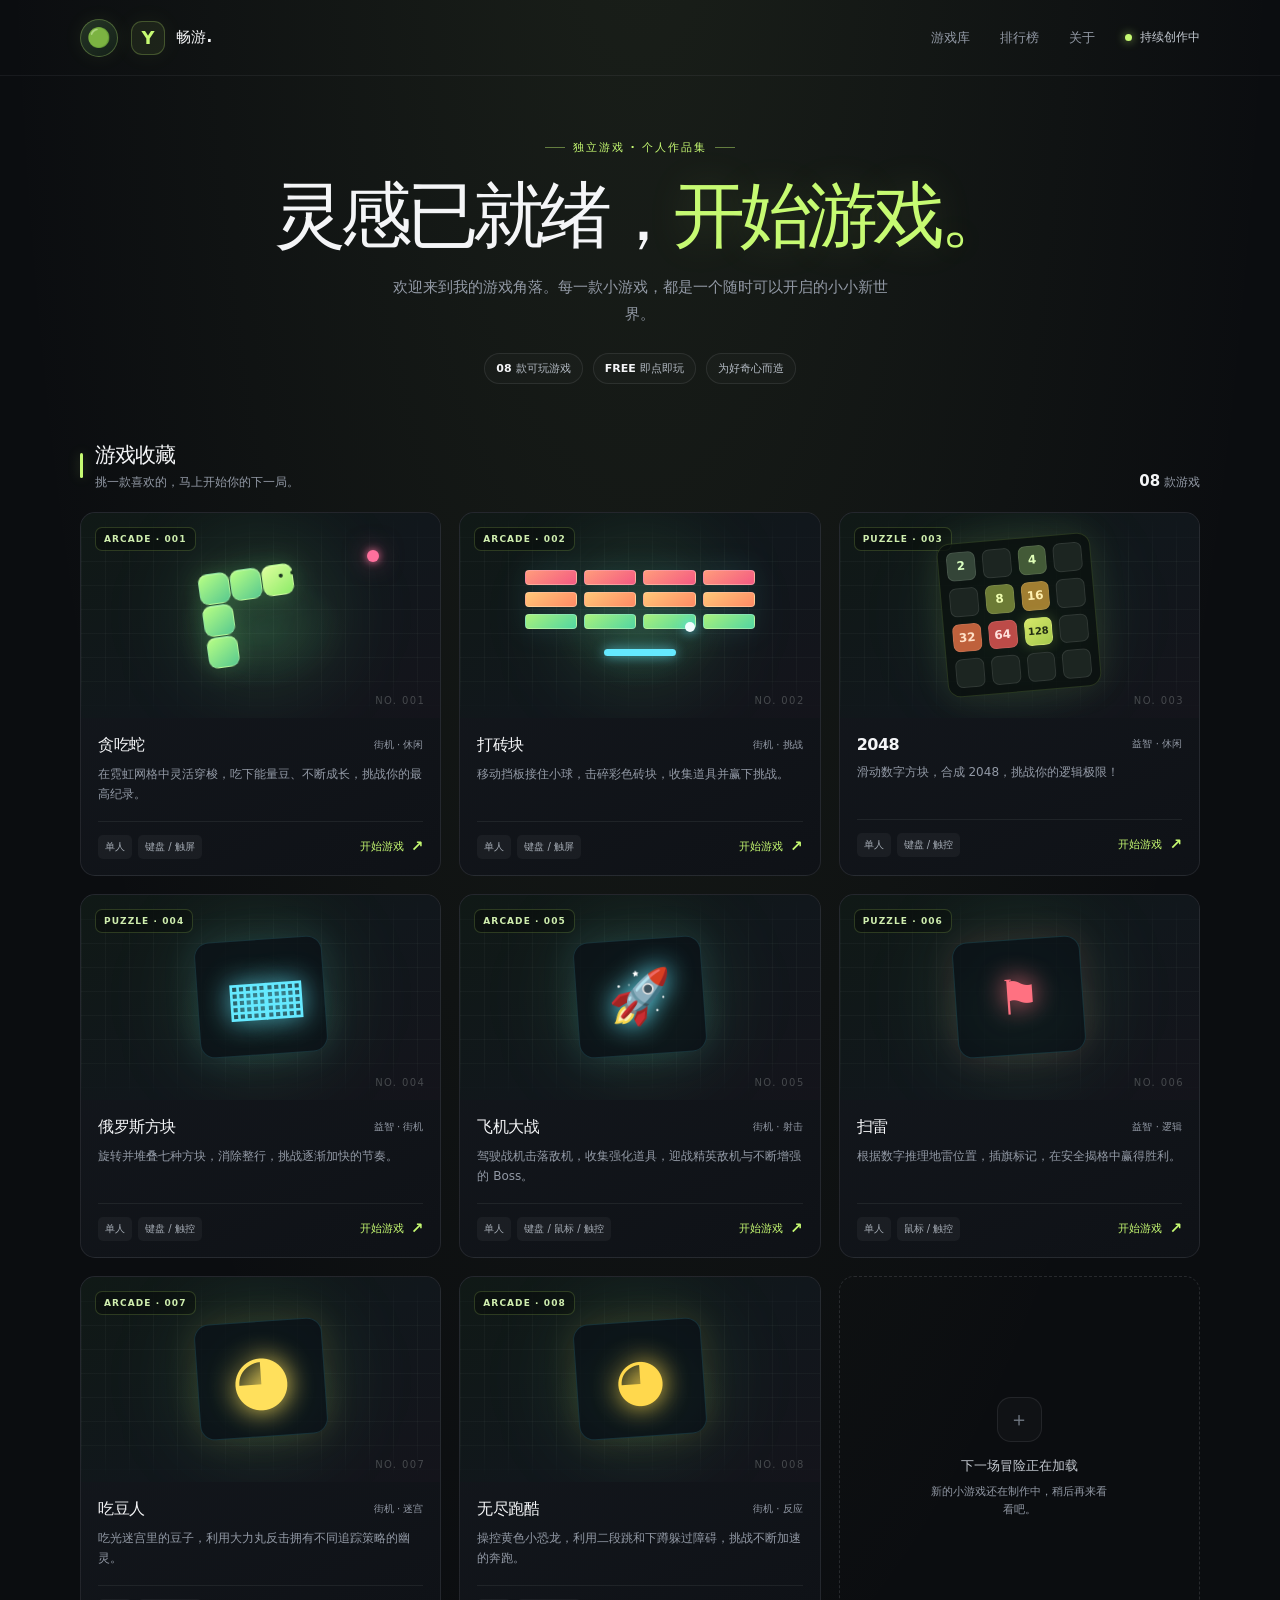
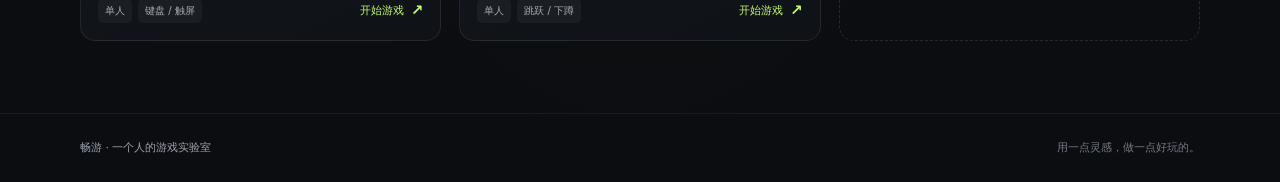
==== commit f53c5213: "Add files via upload" ====
--- a/index.html
+++ b/index.html
@@ -820,15 +820,15 @@
         </article>
 
         <article class="game-card">
-          <div class="game-art" aria-label="太空侵略者游戏封面">
+          <div class="game-art" aria-label="飞机大战游戏封面">
             <span class="art-label">ARCADE · 005</span><span class="art-glow" aria-hidden="true"></span>
-            <div class="classic-art space-art" style="--classic-color:#a5ff65" aria-hidden="true">✦</div>
+            <div class="classic-art space-art" style="--classic-color:#65e9ff" aria-hidden="true">🚀</div>
             <span class="art-index" aria-hidden="true">NO. 005</span>
           </div>
           <div class="card-content">
-            <div class="card-topline"><h3>太空侵略者</h3><span class="game-type">街机 · 射击</span></div>
-            <p class="card-description">驾驶飞船迎战外星舰队，躲避反击并守住地球防线。</p>
-            <div class="card-footer"><div class="tag-list" aria-label="游戏标签"><span class="tag">单人</span><span class="tag">键盘 / 触控</span></div><a class="play-link" href="space-invaders.html">开始游戏 <span class="arrow" aria-hidden="true">↗</span></a></div>
+            <div class="card-topline"><h3>飞机大战</h3><span class="game-type">街机 · 射击</span></div>
+            <p class="card-description">驾驶战机击落敌机，收集强化道具，迎战精英敌机与不断增强的 Boss。</p>
+            <div class="card-footer"><div class="tag-list" aria-label="游戏标签"><span class="tag">单人</span><span class="tag">键盘 / 鼠标 / 触控</span></div><a class="play-link" href="space-invaders.html">开始游戏 <span class="arrow" aria-hidden="true">↗</span></a></div>
           </div>
         </article>
 
@@ -861,13 +861,13 @@
         <article class="game-card">
           <div class="game-art" aria-label="无尽跑酷游戏封面">
             <span class="art-label">ARCADE · 008</span><span class="art-glow" aria-hidden="true"></span>
-            <div class="classic-art runner-art" style="--classic-color:#c487ff" aria-hidden="true">➜</div>
+            <div class="classic-art runner-art" style="--classic-color:#ffd84d" aria-hidden="true">◕</div>
             <span class="art-index" aria-hidden="true">NO. 008</span>
           </div>
           <div class="card-content">
             <div class="card-topline"><h3>无尽跑酷</h3><span class="game-type">街机 · 反应</span></div>
-            <p class="card-description">把握跳跃时机，利用二段跳越过障碍，挑战不断加速的奔跑。</p>
-            <div class="card-footer"><div class="tag-list" aria-label="游戏标签"><span class="tag">单人</span><span class="tag">键盘 / 触控</span></div><a class="play-link" href="endless-runner.html">开始游戏 <span class="arrow" aria-hidden="true">↗</span></a></div>
+            <p class="card-description">操控黄色小恐龙，利用二段跳和下蹲躲过障碍，挑战不断加速的奔跑。</p>
+            <div class="card-footer"><div class="tag-list" aria-label="游戏标签"><span class="tag">单人</span><span class="tag">跳跃 / 下蹲</span></div><a class="play-link" href="endless-runner.html">开始游戏 <span class="arrow" aria-hidden="true">↗</span></a></div>
           </div>
         </article>
 
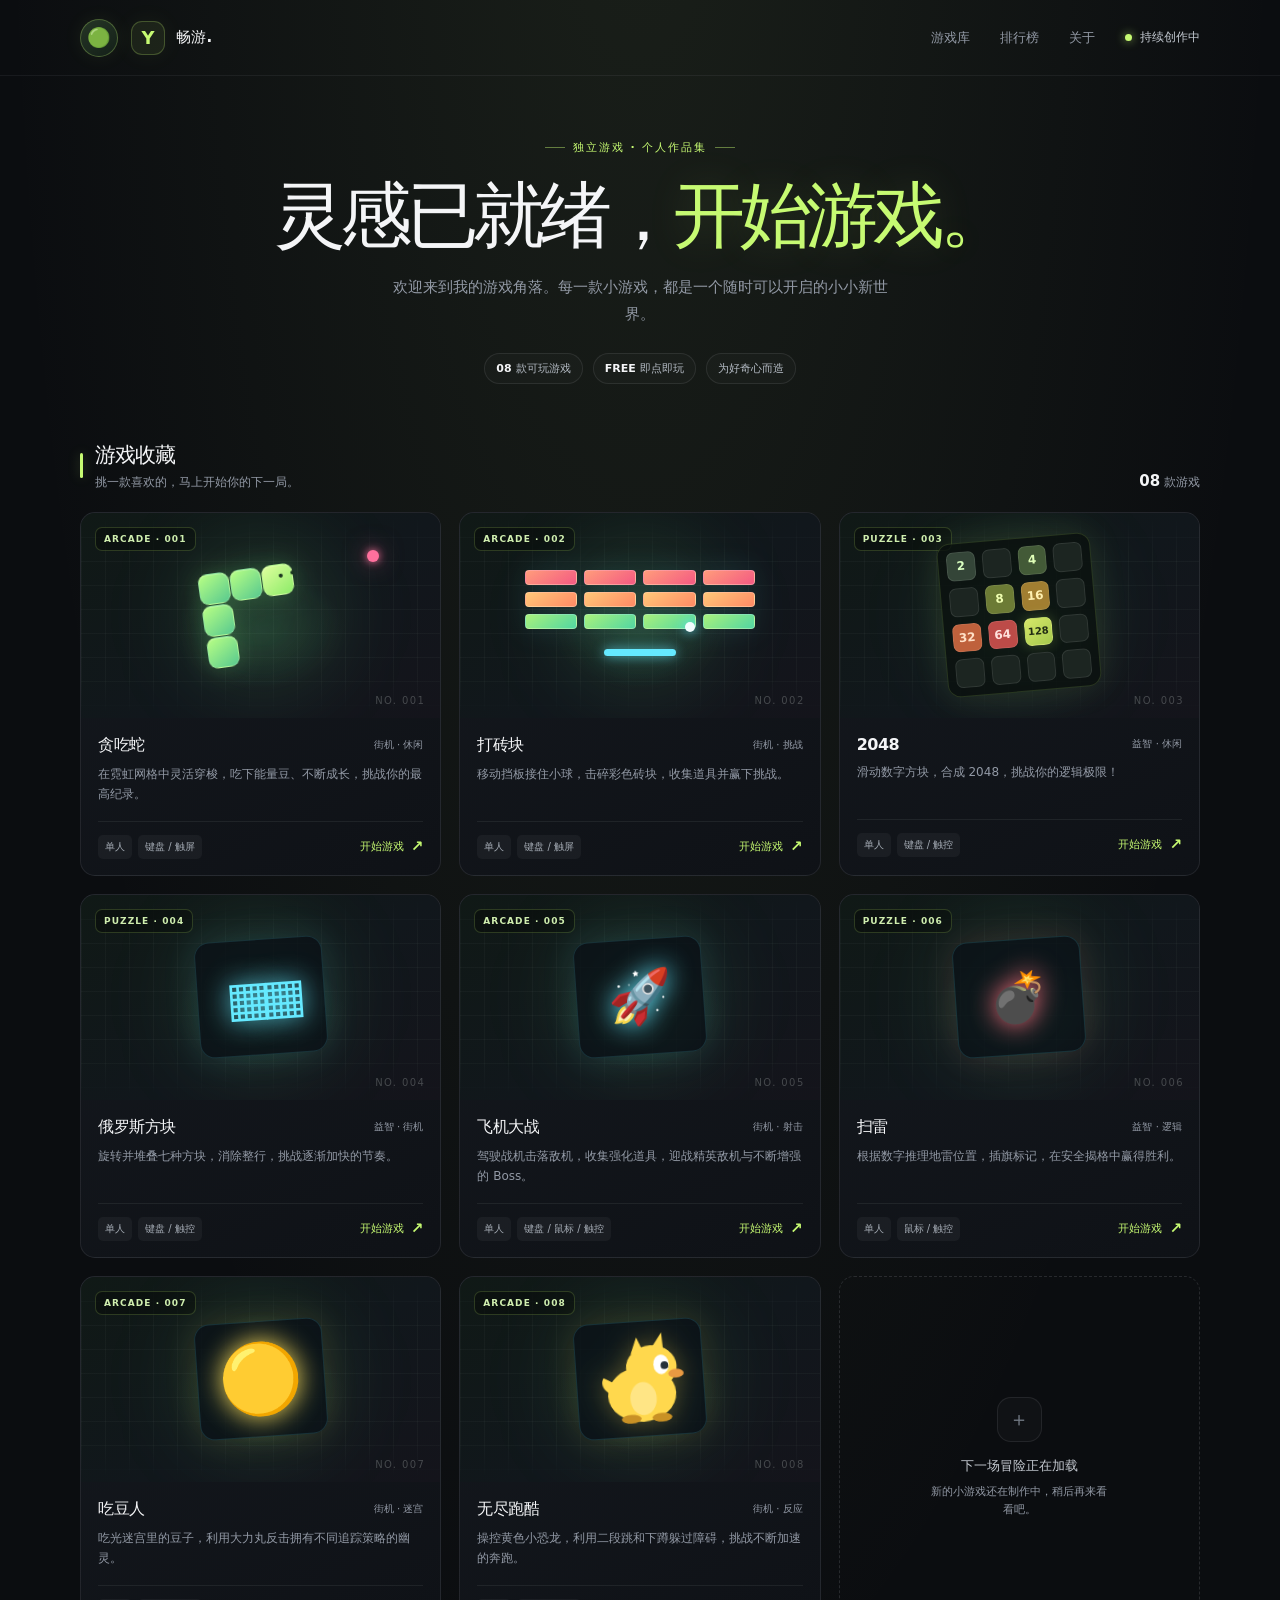
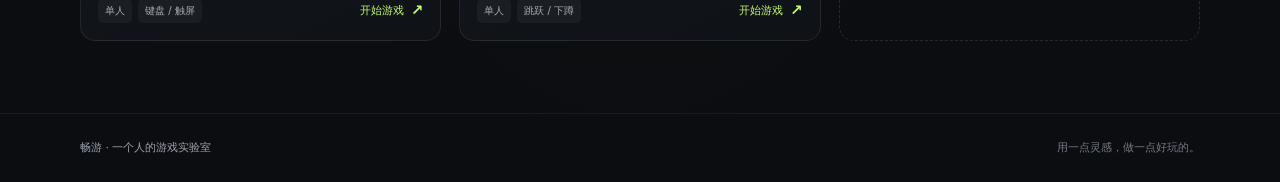
==== commit deca9004: "Add files via upload" ====
--- a/index.html
+++ b/index.html
@@ -432,7 +432,8 @@
     .classic-art.space-art { font-size: 52px; }
     .classic-art.mines-art { font-size: 48px; }
     .classic-art.pacman-art { font-size: 68px; }
-    .classic-art.runner-art { font-size: 58px; }
+    .classic-art.runner-art { font-size: unset; }
+    .runner-mascot { width: 110px; height: 110px; overflow: visible; filter: drop-shadow(0 0 12px rgba(255, 216, 77, .3)); }
 
     .number-tile {
       display: grid;
@@ -835,7 +836,7 @@
         <article class="game-card">
           <div class="game-art" aria-label="扫雷游戏封面">
             <span class="art-label">PUZZLE · 006</span><span class="art-glow" aria-hidden="true"></span>
-            <div class="classic-art mines-art" style="--classic-color:#ff7181" aria-hidden="true">⚑</div>
+            <div class="classic-art mines-art" style="--classic-color:#ff7181" aria-hidden="true">💣</div>
             <span class="art-index" aria-hidden="true">NO. 006</span>
           </div>
           <div class="card-content">
@@ -848,7 +849,7 @@
         <article class="game-card">
           <div class="game-art" aria-label="吃豆人游戏封面">
             <span class="art-label">ARCADE · 007</span><span class="art-glow" aria-hidden="true"></span>
-            <div class="classic-art pacman-art" style="--classic-color:#ffe05c" aria-hidden="true">◕</div>
+            <div class="classic-art pacman-art" style="--classic-color:#ffe05c" aria-hidden="true">🟡</div>
             <span class="art-index" aria-hidden="true">NO. 007</span>
           </div>
           <div class="card-content">
@@ -861,7 +862,20 @@
         <article class="game-card">
           <div class="game-art" aria-label="无尽跑酷游戏封面">
             <span class="art-label">ARCADE · 008</span><span class="art-glow" aria-hidden="true"></span>
-            <div class="classic-art runner-art" style="--classic-color:#ffd84d" aria-hidden="true">◕</div>
+            <div class="classic-art runner-art" style="--classic-color:#ffd84d" aria-hidden="true">
+              <svg class="runner-mascot" viewBox="0 0 100 100" role="img" aria-label="无尽跑酷中的黄色小恐龙">
+                <path d="M28 64C17 61 13 53 17 47C24 51 29 54 36 55Z" fill="#ffd84d"/>
+                <ellipse cx="51" cy="64" rx="31" ry="25" fill="#ffd84d"/>
+                <ellipse cx="61" cy="40" rx="23" ry="20" fill="#ffd84d"/>
+                <path d="M43 27L49 12L56 29ZM61 24L72 9L73 30Z" fill="#ffd84d"/>
+                <ellipse cx="70" cy="38" rx="7" ry="9" fill="#fff"/>
+                <circle cx="73" cy="39" r="3.5" fill="#26313a"/>
+                <ellipse cx="83" cy="47" rx="7" ry="4" fill="#e99a42"/>
+                <ellipse cx="52" cy="68" rx="12" ry="15" fill="#ffe994" opacity=".8"/>
+                <ellipse cx="40" cy="86" rx="9" ry="4" fill="#c99125"/>
+                <ellipse cx="68" cy="86" rx="9" ry="4" fill="#c99125"/>
+              </svg>
+            </div>
             <span class="art-index" aria-hidden="true">NO. 008</span>
           </div>
           <div class="card-content">
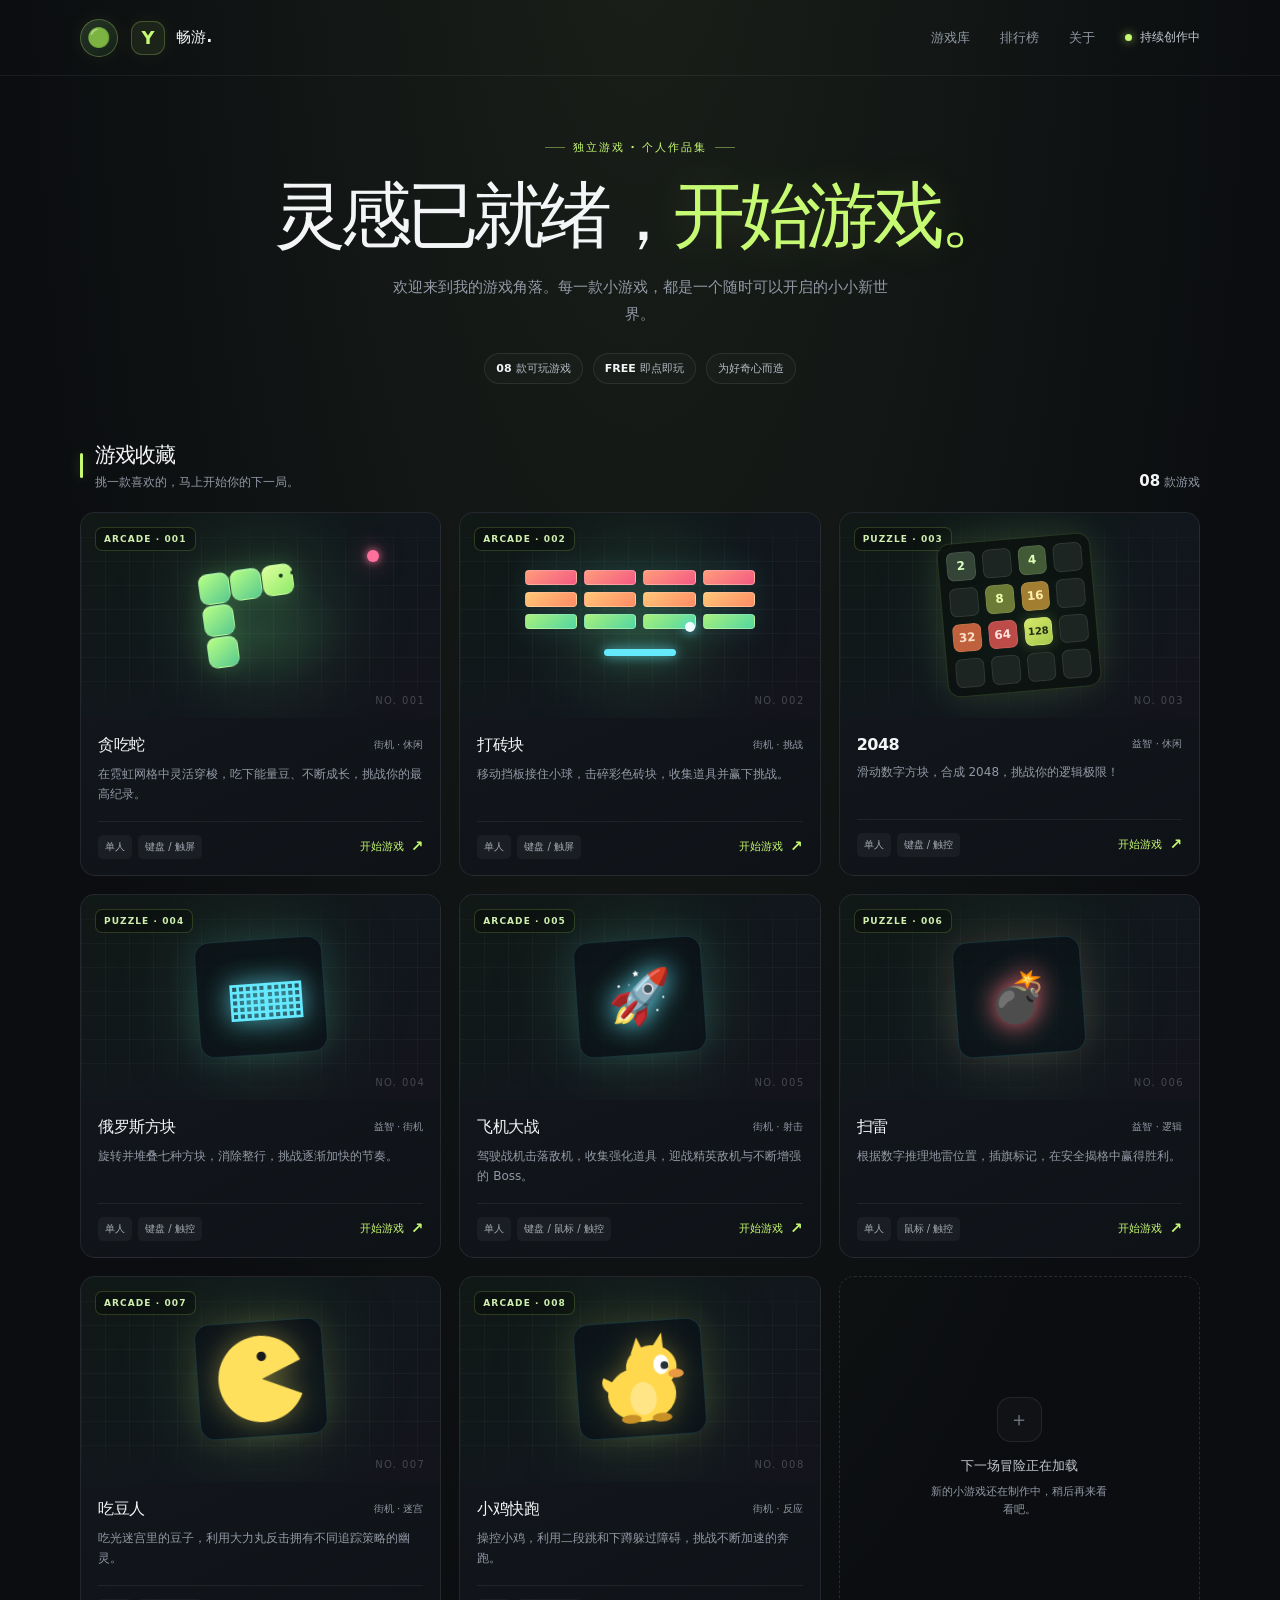
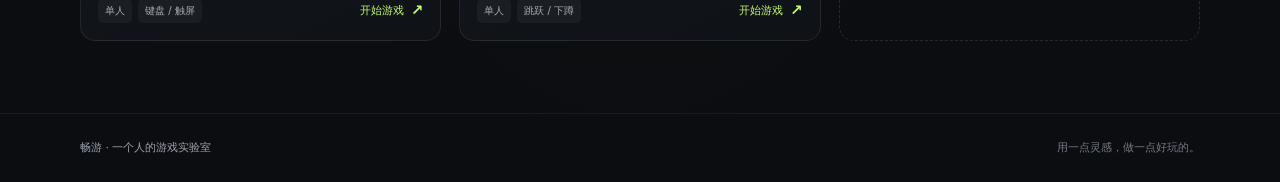
==== commit bae54e5e: "Add files via upload" ====
--- a/index.html
+++ b/index.html
@@ -431,7 +431,8 @@
     .classic-art.tetris-art { font-size: 48px; letter-spacing: -10px; }
     .classic-art.space-art { font-size: 52px; }
     .classic-art.mines-art { font-size: 48px; }
-    .classic-art.pacman-art { font-size: 68px; }
+    .classic-art.pacman-art { font-size: 0; }
+    .pacman-mascot { width: 94px; height: 94px; overflow: visible; filter: drop-shadow(0 0 14px rgba(255, 224, 92, .38)); }
     .classic-art.runner-art { font-size: unset; }
     .runner-mascot { width: 110px; height: 110px; overflow: visible; filter: drop-shadow(0 0 12px rgba(255, 216, 77, .3)); }
 
@@ -849,7 +850,12 @@
         <article class="game-card">
           <div class="game-art" aria-label="吃豆人游戏封面">
             <span class="art-label">ARCADE · 007</span><span class="art-glow" aria-hidden="true"></span>
-            <div class="classic-art pacman-art" style="--classic-color:#ffe05c" aria-hidden="true">🟡</div>
+            <div class="classic-art pacman-art" style="--classic-color:#ffe05c" aria-hidden="true">
+              <svg class="pacman-mascot" viewBox="0 0 100 100" role="img" aria-label="黄色吃豆人，张嘴并带有黑色眼睛">
+                <path d="M51 50L93 32A46 46 0 1 0 93 68Z" fill="#ffe05c"/>
+                <circle cx="52" cy="26" r="5" fill="#17191d"/>
+              </svg>
+            </div>
             <span class="art-index" aria-hidden="true">NO. 007</span>
           </div>
           <div class="card-content">
@@ -860,10 +866,10 @@
         </article>
 
         <article class="game-card">
-          <div class="game-art" aria-label="无尽跑酷游戏封面">
+          <div class="game-art" aria-label="小鸡快跑游戏封面">
             <span class="art-label">ARCADE · 008</span><span class="art-glow" aria-hidden="true"></span>
             <div class="classic-art runner-art" style="--classic-color:#ffd84d" aria-hidden="true">
-              <svg class="runner-mascot" viewBox="0 0 100 100" role="img" aria-label="无尽跑酷中的黄色小恐龙">
+              <svg class="runner-mascot" viewBox="0 0 100 100" role="img" aria-label="小鸡快跑中的小鸡">
                 <path d="M28 64C17 61 13 53 17 47C24 51 29 54 36 55Z" fill="#ffd84d"/>
                 <ellipse cx="51" cy="64" rx="31" ry="25" fill="#ffd84d"/>
                 <ellipse cx="61" cy="40" rx="23" ry="20" fill="#ffd84d"/>
@@ -879,8 +885,8 @@
             <span class="art-index" aria-hidden="true">NO. 008</span>
           </div>
           <div class="card-content">
-            <div class="card-topline"><h3>无尽跑酷</h3><span class="game-type">街机 · 反应</span></div>
-            <p class="card-description">操控黄色小恐龙，利用二段跳和下蹲躲过障碍，挑战不断加速的奔跑。</p>
+            <div class="card-topline"><h3>小鸡快跑</h3><span class="game-type">街机 · 反应</span></div>
+            <p class="card-description">操控小鸡，利用二段跳和下蹲躲过障碍，挑战不断加速的奔跑。</p>
             <div class="card-footer"><div class="tag-list" aria-label="游戏标签"><span class="tag">单人</span><span class="tag">跳跃 / 下蹲</span></div><a class="play-link" href="endless-runner.html">开始游戏 <span class="arrow" aria-hidden="true">↗</span></a></div>
           </div>
         </article>
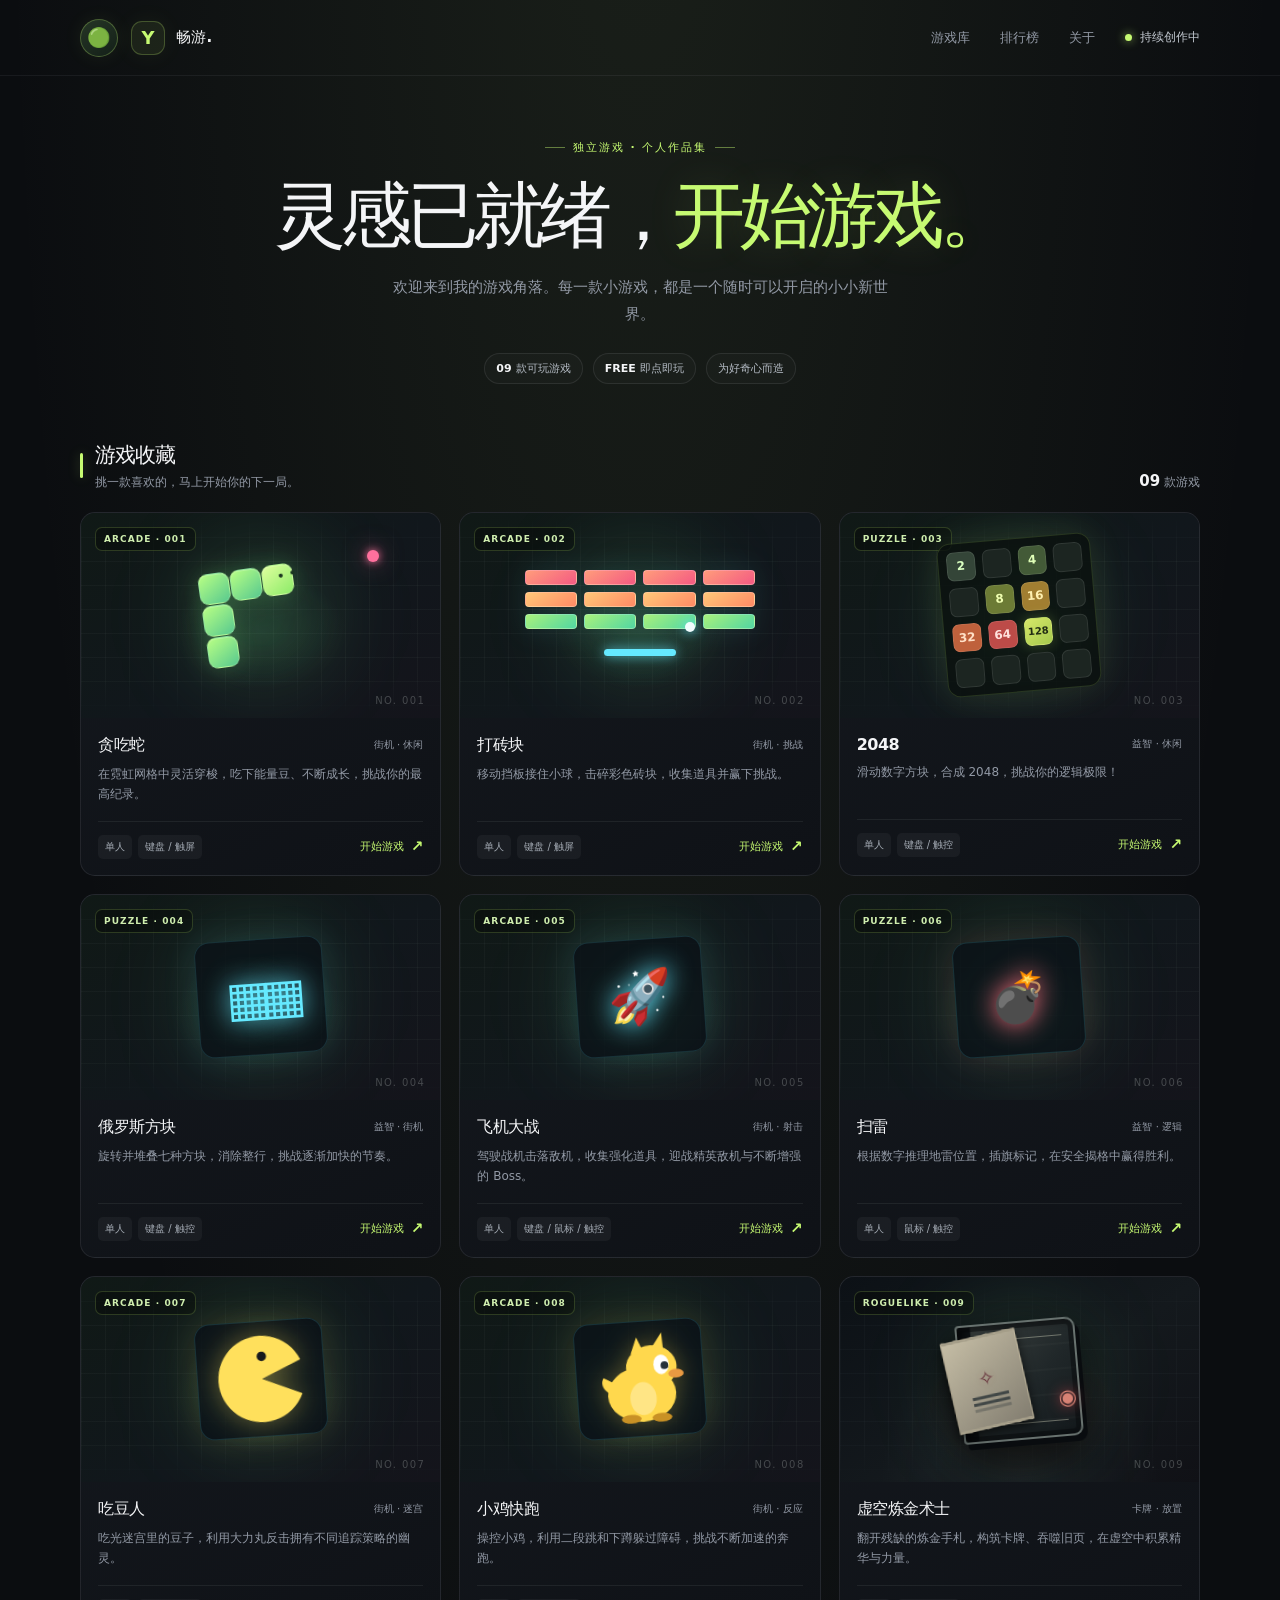
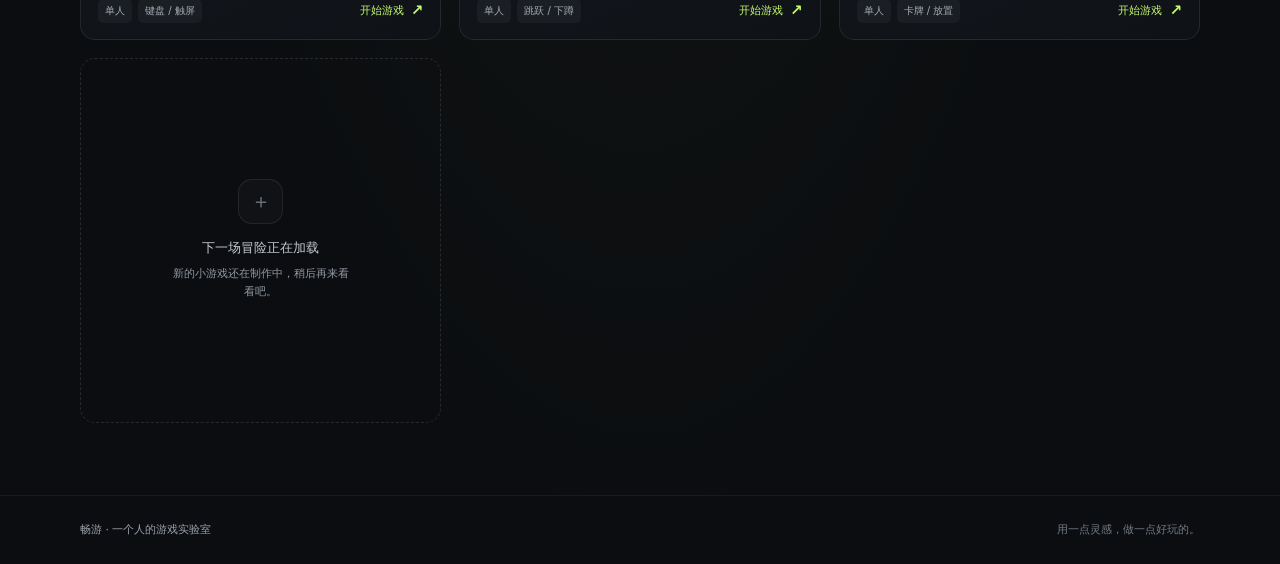
==== commit 97cc94d7: "Add alchemy game to homepage Co-authored-by: Copilot App <223556219+Copilot@users.noreply.github.com" ====
--- a/index.html
+++ b/index.html
@@ -428,6 +428,97 @@
       transform: rotate(-4deg);
     }
 
+    .alchemy-art {
+      background:
+        radial-gradient(ellipse at 50% 65%, rgba(110, 37, 49, .24), transparent 38%),
+        radial-gradient(ellipse at 50% 100%, rgba(85, 104, 110, .12), transparent 55%),
+        linear-gradient(145deg, #0c1116, #14191d 56%, #101116);
+    }
+
+    .alchemy-art::before {
+      background-image:
+        linear-gradient(rgba(156, 174, 179, .035) 1px, transparent 1px),
+        linear-gradient(90deg, rgba(156, 174, 179, .035) 1px, transparent 1px);
+    }
+
+    .alchemy-book {
+      position: relative;
+      display: grid;
+      width: 146px;
+      height: 132px;
+      place-items: center;
+      filter: drop-shadow(0 15px 20px rgba(0, 0, 0, .68));
+      transform: rotate(-5deg);
+      transition: transform .25s ease;
+    }
+
+    .game-card:hover .alchemy-book { transform: rotate(0) translateY(-5px) scale(1.04); }
+
+    .alchemy-book-cover {
+      position: absolute;
+      inset: 8px 13px 5px;
+      border: 2px solid #68726f;
+      border-radius: 4px 10px 9px 4px;
+      background:
+        linear-gradient(90deg, #101518 0 11%, transparent 12%),
+        repeating-linear-gradient(0deg, transparent 0 15px, rgba(194, 200, 182, .06) 16px, transparent 17px 25px),
+        linear-gradient(135deg, #3d4341, #202729 58%, #13191c);
+      box-shadow: inset 0 0 0 5px rgba(7, 10, 12, .48), inset 8px 0 11px #0009, 4px 6px 0 #090c0f;
+    }
+
+    .alchemy-book-cover::before,
+    .alchemy-book-cover::after {
+      position: absolute;
+      right: 12px;
+      left: 22px;
+      height: 1px;
+      background: rgba(192, 195, 174, .48);
+      content: "";
+    }
+    .alchemy-book-cover::before { top: 15px; }
+    .alchemy-book-cover::after { bottom: 14px; }
+
+    .alchemy-page {
+      position: absolute;
+      top: 19px;
+      left: 3px;
+      display: grid;
+      width: 76px;
+      height: 93px;
+      align-content: center;
+      justify-items: center;
+      gap: 5px;
+      border: 1px solid rgba(193, 182, 153, .54);
+      background: linear-gradient(145deg, #c5bda5, #827d70);
+      box-shadow: 0 5px 11px #000a;
+      color: #313334;
+      transform: rotate(-8deg);
+    }
+    .alchemy-page::before,
+    .alchemy-page::after {
+      position: absolute;
+      right: 0;
+      left: 0;
+      height: 4px;
+      background: #a59e89;
+      content: "";
+      clip-path: polygon(0 0, 10% 45%, 20% 5%, 32% 70%, 42% 15%, 52% 60%, 62% 5%, 74% 70%, 85% 12%, 100% 50%, 100% 100%, 0 100%);
+    }
+    .alchemy-page::before { top: -2px; }
+    .alchemy-page::after { bottom: -2px; transform: rotate(180deg); }
+    .alchemy-rune { color: #6a3940; font-size: 20px; text-shadow: 0 0 8px #8e434333; }
+    .alchemy-scribble { width: 37px; height: 3px; background: #414746; box-shadow: 0 6px #414746, 0 12px #41474666; }
+    .alchemy-eye {
+      position: absolute;
+      right: 17px;
+      bottom: 32px;
+      color: #d78274;
+      font-size: 21px;
+      text-shadow: 0 0 14px rgba(196, 69, 74, .85);
+      animation: alchemy-eye-pulse 2.4s ease-in-out infinite;
+    }
+    @keyframes alchemy-eye-pulse { 50% { opacity: .55; text-shadow: 0 0 5px #a8323b; } }
+
     .classic-art.tetris-art { font-size: 48px; letter-spacing: -10px; }
     .classic-art.space-art { font-size: 52px; }
     .classic-art.mines-art { font-size: 48px; }
@@ -683,7 +774,7 @@
       <h1 id="hero-title">灵感已就绪，<span>开始游戏。</span></h1>
       <p class="hero-copy">欢迎来到我的游戏角落。每一款小游戏，都是一个随时可以开启的小小新世界。</p>
       <div class="hero-meta" aria-label="作品集统计">
-        <span class="meta-pill"><strong>08</strong>款可玩游戏</span>
+        <span class="meta-pill"><strong>09</strong>款可玩游戏</span>
         <span class="meta-pill"><strong>FREE</strong>即点即玩</span>
         <span class="meta-pill">为好奇心而造</span>
       </div>
@@ -698,7 +789,7 @@
             <p class="section-subtitle">挑一款喜欢的，马上开始你的下一局。</p>
           </div>
         </div>
-        <span class="game-count"><strong>08</strong> 款游戏</span>
+        <span class="game-count"><strong>09</strong> 款游戏</span>
       </div>
 
       <div class="game-grid">
@@ -891,6 +982,26 @@
           </div>
         </article>
 
+        <article class="game-card">
+          <div class="game-art alchemy-art" aria-label="虚空炼金术士游戏封面">
+            <span class="art-label">ROGUELIKE · 009</span><span class="art-glow" aria-hidden="true"></span>
+            <div class="alchemy-book" aria-hidden="true">
+              <span class="alchemy-book-cover"></span>
+              <span class="alchemy-page"><span class="alchemy-rune">✧</span><span class="alchemy-scribble"></span></span>
+              <span class="alchemy-eye">◉</span>
+            </div>
+            <span class="art-index" aria-hidden="true">NO. 009</span>
+          </div>
+          <div class="card-content">
+            <div class="card-topline"><h3>虚空炼金术士</h3><span class="game-type">卡牌 · 放置</span></div>
+            <p class="card-description">翻开残缺的炼金手札，构筑卡牌、吞噬旧页，在虚空中积累精华与力量。</p>
+            <div class="card-footer">
+              <div class="tag-list" aria-label="游戏标签"><span class="tag">单人</span><span class="tag">卡牌 / 放置</span></div>
+              <a class="play-link" href="Void-Alchemist/index.html">开始游戏 <span class="arrow" aria-hidden="true">↗</span></a>
+            </div>
+          </div>
+        </article>
+
         <div class="coming-card" aria-label="更多游戏正在开发中">
           <span class="coming-icon" aria-hidden="true">＋</span>
           <strong>下一场冒险正在加载</strong>
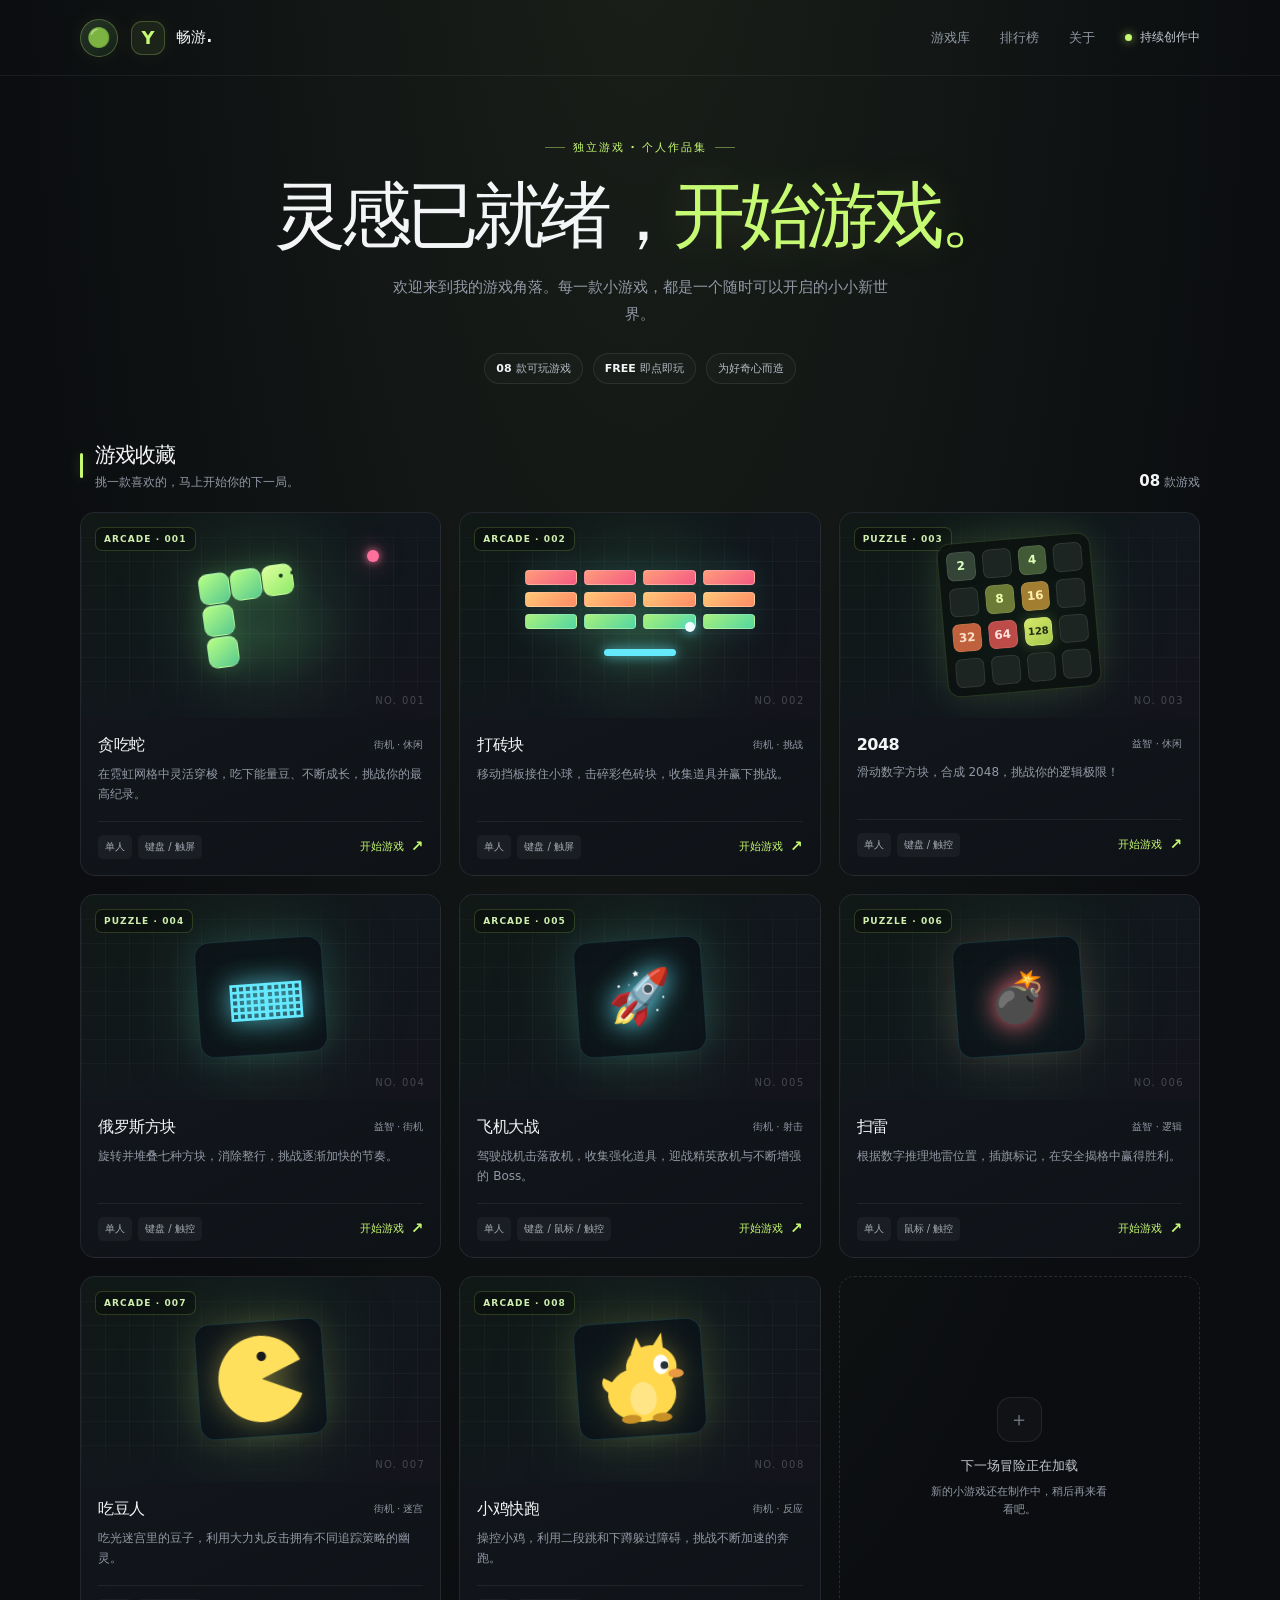
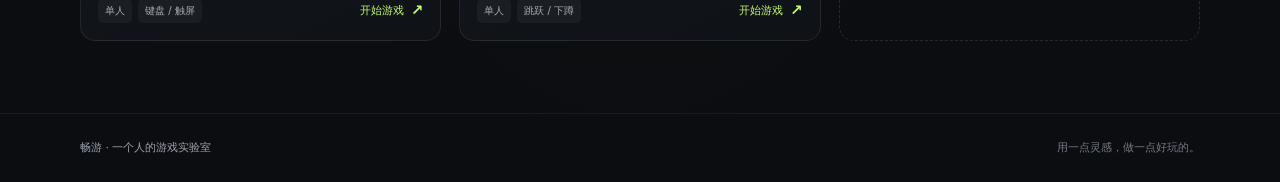
==== commit 0a8e5976: "Add files via upload" ====
--- a/index.html
+++ b/index.html
@@ -428,97 +428,6 @@
       transform: rotate(-4deg);
     }
 
-    .alchemy-art {
-      background:
-        radial-gradient(ellipse at 50% 65%, rgba(110, 37, 49, .24), transparent 38%),
-        radial-gradient(ellipse at 50% 100%, rgba(85, 104, 110, .12), transparent 55%),
-        linear-gradient(145deg, #0c1116, #14191d 56%, #101116);
-    }
-
-    .alchemy-art::before {
-      background-image:
-        linear-gradient(rgba(156, 174, 179, .035) 1px, transparent 1px),
-        linear-gradient(90deg, rgba(156, 174, 179, .035) 1px, transparent 1px);
-    }
-
-    .alchemy-book {
-      position: relative;
-      display: grid;
-      width: 146px;
-      height: 132px;
-      place-items: center;
-      filter: drop-shadow(0 15px 20px rgba(0, 0, 0, .68));
-      transform: rotate(-5deg);
-      transition: transform .25s ease;
-    }
-
-    .game-card:hover .alchemy-book { transform: rotate(0) translateY(-5px) scale(1.04); }
-
-    .alchemy-book-cover {
-      position: absolute;
-      inset: 8px 13px 5px;
-      border: 2px solid #68726f;
-      border-radius: 4px 10px 9px 4px;
-      background:
-        linear-gradient(90deg, #101518 0 11%, transparent 12%),
-        repeating-linear-gradient(0deg, transparent 0 15px, rgba(194, 200, 182, .06) 16px, transparent 17px 25px),
-        linear-gradient(135deg, #3d4341, #202729 58%, #13191c);
-      box-shadow: inset 0 0 0 5px rgba(7, 10, 12, .48), inset 8px 0 11px #0009, 4px 6px 0 #090c0f;
-    }
-
-    .alchemy-book-cover::before,
-    .alchemy-book-cover::after {
-      position: absolute;
-      right: 12px;
-      left: 22px;
-      height: 1px;
-      background: rgba(192, 195, 174, .48);
-      content: "";
-    }
-    .alchemy-book-cover::before { top: 15px; }
-    .alchemy-book-cover::after { bottom: 14px; }
-
-    .alchemy-page {
-      position: absolute;
-      top: 19px;
-      left: 3px;
-      display: grid;
-      width: 76px;
-      height: 93px;
-      align-content: center;
-      justify-items: center;
-      gap: 5px;
-      border: 1px solid rgba(193, 182, 153, .54);
-      background: linear-gradient(145deg, #c5bda5, #827d70);
-      box-shadow: 0 5px 11px #000a;
-      color: #313334;
-      transform: rotate(-8deg);
-    }
-    .alchemy-page::before,
-    .alchemy-page::after {
-      position: absolute;
-      right: 0;
-      left: 0;
-      height: 4px;
-      background: #a59e89;
-      content: "";
-      clip-path: polygon(0 0, 10% 45%, 20% 5%, 32% 70%, 42% 15%, 52% 60%, 62% 5%, 74% 70%, 85% 12%, 100% 50%, 100% 100%, 0 100%);
-    }
-    .alchemy-page::before { top: -2px; }
-    .alchemy-page::after { bottom: -2px; transform: rotate(180deg); }
-    .alchemy-rune { color: #6a3940; font-size: 20px; text-shadow: 0 0 8px #8e434333; }
-    .alchemy-scribble { width: 37px; height: 3px; background: #414746; box-shadow: 0 6px #414746, 0 12px #41474666; }
-    .alchemy-eye {
-      position: absolute;
-      right: 17px;
-      bottom: 32px;
-      color: #d78274;
-      font-size: 21px;
-      text-shadow: 0 0 14px rgba(196, 69, 74, .85);
-      animation: alchemy-eye-pulse 2.4s ease-in-out infinite;
-    }
-    @keyframes alchemy-eye-pulse { 50% { opacity: .55; text-shadow: 0 0 5px #a8323b; } }
-
     .classic-art.tetris-art { font-size: 48px; letter-spacing: -10px; }
     .classic-art.space-art { font-size: 52px; }
     .classic-art.mines-art { font-size: 48px; }
@@ -774,7 +683,7 @@
       <h1 id="hero-title">灵感已就绪，<span>开始游戏。</span></h1>
       <p class="hero-copy">欢迎来到我的游戏角落。每一款小游戏，都是一个随时可以开启的小小新世界。</p>
       <div class="hero-meta" aria-label="作品集统计">
-        <span class="meta-pill"><strong>09</strong>款可玩游戏</span>
+        <span class="meta-pill"><strong>08</strong>款可玩游戏</span>
         <span class="meta-pill"><strong>FREE</strong>即点即玩</span>
         <span class="meta-pill">为好奇心而造</span>
       </div>
@@ -789,7 +698,7 @@
             <p class="section-subtitle">挑一款喜欢的，马上开始你的下一局。</p>
           </div>
         </div>
-        <span class="game-count"><strong>09</strong> 款游戏</span>
+        <span class="game-count"><strong>08</strong> 款游戏</span>
       </div>
 
       <div class="game-grid">
@@ -982,26 +891,6 @@
           </div>
         </article>
 
-        <article class="game-card">
-          <div class="game-art alchemy-art" aria-label="虚空炼金术士游戏封面">
-            <span class="art-label">ROGUELIKE · 009</span><span class="art-glow" aria-hidden="true"></span>
-            <div class="alchemy-book" aria-hidden="true">
-              <span class="alchemy-book-cover"></span>
-              <span class="alchemy-page"><span class="alchemy-rune">✧</span><span class="alchemy-scribble"></span></span>
-              <span class="alchemy-eye">◉</span>
-            </div>
-            <span class="art-index" aria-hidden="true">NO. 009</span>
-          </div>
-          <div class="card-content">
-            <div class="card-topline"><h3>虚空炼金术士</h3><span class="game-type">卡牌 · 放置</span></div>
-            <p class="card-description">翻开残缺的炼金手札，构筑卡牌、吞噬旧页，在虚空中积累精华与力量。</p>
-            <div class="card-footer">
-              <div class="tag-list" aria-label="游戏标签"><span class="tag">单人</span><span class="tag">卡牌 / 放置</span></div>
-              <a class="play-link" href="Void-Alchemist/index.html">开始游戏 <span class="arrow" aria-hidden="true">↗</span></a>
-            </div>
-          </div>
-        </article>
-
         <div class="coming-card" aria-label="更多游戏正在开发中">
           <span class="coming-icon" aria-hidden="true">＋</span>
           <strong>下一场冒险正在加载</strong>
